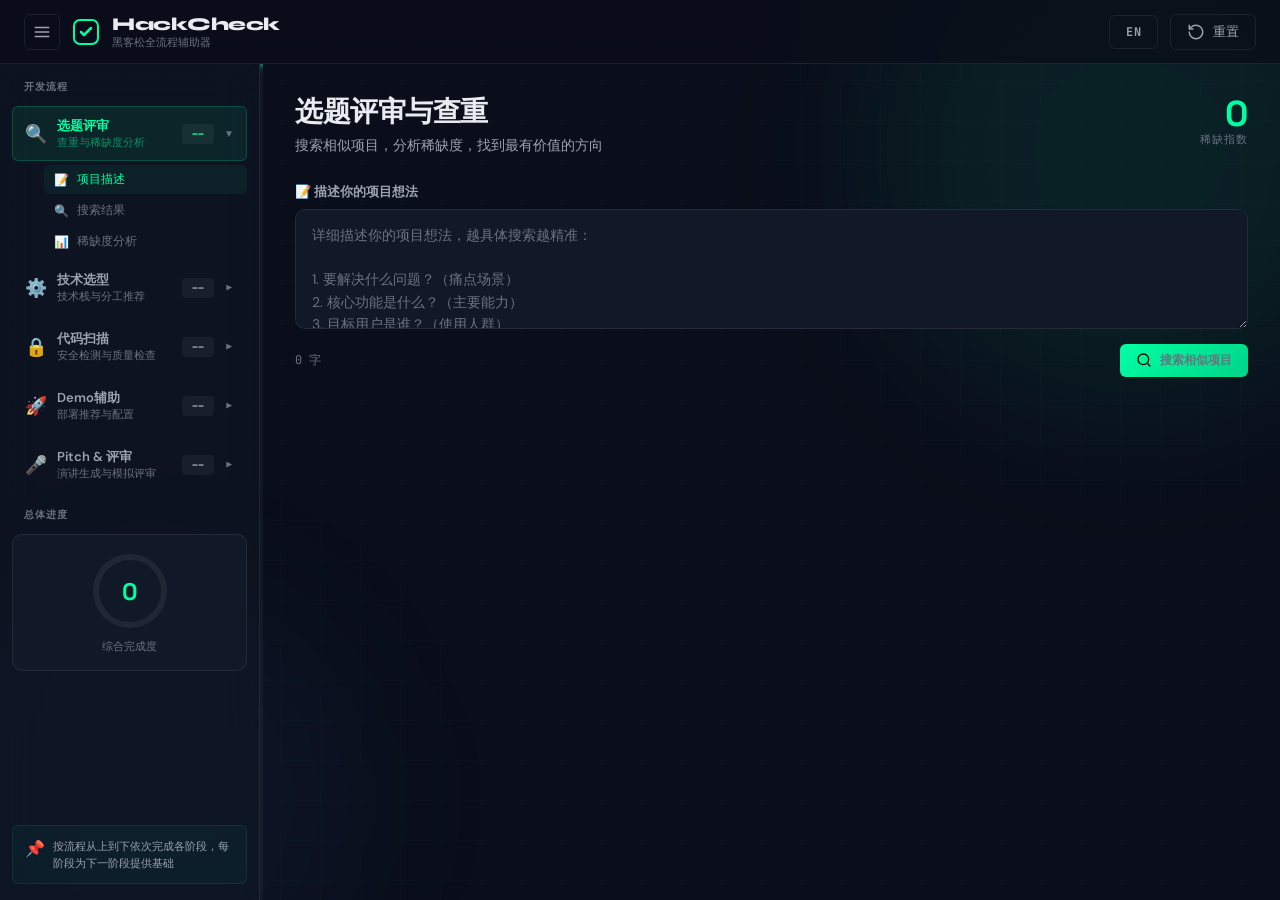
==== index.html @ 775efae1 "refactor: split app.js into per-module files (core/topic/tech/dev/demo/pitch)" ====
<!DOCTYPE html>
<html lang="zh-CN">
<head>
  <meta charset="UTF-8">
  <meta name="viewport" content="width=device-width, initial-scale=1.0">
  <title>HackCheck - 黑客松全流程辅助器</title>
  <link rel="preconnect" href="https://fonts.googleapis.com">
  <link rel="preconnect" href="https://fonts.gstatic.com" crossorigin>
  <link href="https://fonts.googleapis.com/css2?family=Syne:wght@400;600;700;800&family=DM+Sans:wght@400;500;700&family=JetBrains+Mono:wght@400;500;700&family=Space+Grotesk:wght@500;600;700&display=swap" rel="stylesheet">
  <link rel="stylesheet" href="css/styles.css?v=2">
</head>
<body>
  <div class="bg-grid"></div>
  <div class="bg-glow bg-glow-1"></div>
  <div class="bg-glow bg-glow-2"></div>

  <!-- 顶部导航栏 -->
  <header class="header">
    <div class="header-left">
      <button class="btn btn-ghost sidebar-toggle" id="sidebarToggle" data-i18n-title="app.toggleSidebar">
        <svg width="18" height="18" viewBox="0 0 24 24" fill="none" stroke="currentColor" stroke-width="2">
          <path d="M3 12h18M3 6h18M3 18h18" stroke-linecap="round"/>
        </svg>
      </button>
      <div class="logo">
        <div class="logo-icon">
          <svg width="28" height="28" viewBox="0 0 28 28" fill="none">
            <rect x="2" y="2" width="24" height="24" rx="6" stroke="currentColor" stroke-width="2"/>
            <path d="M9 14l3 3 7-7" stroke="currentColor" stroke-width="2.5" stroke-linecap="round" stroke-linejoin="round"/>
          </svg>
        </div>
        <div class="logo-text">
          <span class="logo-title">HackCheck</span>
          <span class="logo-subtitle" data-i18n="app.title">黑客松全流程辅助器</span>
        </div>
      </div>
    </div>
    <div class="header-right">
      <button class="btn btn-ghost" id="langSwitchBtn" onclick="toggleLang()" data-i18n-title="lang.switchTitle">EN</button>
      <button class="btn btn-ghost" id="resetBtn" data-i18n-title="app.reset">
        <svg width="18" height="18" viewBox="0 0 24 24" fill="none" stroke="currentColor" stroke-width="2">
          <path d="M3 12a9 9 0 1 0 9-9 9.75 9.75 0 0 0-6.74 2.74L3 8M3 3v5h5" stroke-linecap="round" stroke-linejoin="round"/>
        </svg>
        <span data-i18n="app.reset">重置</span>
      </button>
    </div>
  </header>

  <!-- 主体布局 -->
  <div class="layout">
    <!-- 侧边导航 + 竖向进度条 -->
    <div class="sidebar-wrap">
      <nav class="sidebar" id="sidebar">
      <div class="sidebar-section">
        <div class="sidebar-label" data-i18n="nav.workflow">开发流程</div>

        <div class="nav-group expanded" data-module="topic">
          <button class="nav-item active" data-module="topic">
            <span class="nav-icon">🔍</span>
            <div class="nav-content">
              <span class="nav-title" data-i18n="nav.topic.title">选题评审</span>
              <span class="nav-desc" data-i18n="nav.topic.desc">查重与稀缺度分析</span>
            </div>
            <span class="nav-score" id="navScoreTopic">--</span>
            <span class="nav-arrow">▼</span>
          </button>
          <div class="nav-children" id="navChildren-topic"></div>
        </div>

        <div class="nav-group" data-module="tech">
          <button class="nav-item" data-module="tech">
            <span class="nav-icon">⚙️</span>
            <div class="nav-content">
              <span class="nav-title" data-i18n="nav.tech.title">技术选型</span>
              <span class="nav-desc" data-i18n="nav.tech.desc">技术栈与分工推荐</span>
            </div>
            <span class="nav-score" id="navScoreTech">--</span>
            <span class="nav-arrow">▼</span>
          </button>
          <div class="nav-children" id="navChildren-tech"></div>
        </div>

        <div class="nav-group" data-module="dev">
          <button class="nav-item" data-module="dev">
            <span class="nav-icon">🔒</span>
            <div class="nav-content">
              <span class="nav-title" data-i18n="nav.code.title">代码扫描</span>
              <span class="nav-desc" data-i18n="nav.code.desc">安全检测与质量检查</span>
            </div>
            <span class="nav-score" id="navScoreDev">--</span>
            <span class="nav-arrow">▼</span>
          </button>
          <div class="nav-children" id="navChildren-dev"></div>
        </div>

        <div class="nav-group" data-module="demo">
          <button class="nav-item" data-module="demo">
            <span class="nav-icon">🚀</span>
            <div class="nav-content">
              <span class="nav-title" data-i18n="nav.demo.title">Demo辅助</span>
              <span class="nav-desc" data-i18n="nav.demo.desc">部署推荐与配置</span>
            </div>
            <span class="nav-score" id="navScoreDemo">--</span>
            <span class="nav-arrow">▼</span>
          </button>
          <div class="nav-children" id="navChildren-demo"></div>
        </div>

        <div class="nav-group" data-module="pitch">
          <button class="nav-item" data-module="pitch">
            <span class="nav-icon">🎤</span>
            <div class="nav-content">
              <span class="nav-title" data-i18n="nav.pitch.title">Pitch & 评审</span>
              <span class="nav-desc" data-i18n="nav.pitch.desc">演讲生成与模拟评审</span>
            </div>
            <span class="nav-score" id="navScorePitch">--</span>
            <span class="nav-arrow">▼</span>
          </button>
          <div class="nav-children" id="navChildren-pitch"></div>
        </div>
      </div>

      <div class="sidebar-section">
        <div class="sidebar-label" data-i18n="nav.progress">总体进度</div>
        <div class="overall-score-card">
          <div class="overall-score-ring" id="overallRing">
            <svg width="80" height="80" viewBox="0 0 80 80">
              <circle cx="40" cy="40" r="34" fill="none" stroke="rgba(255,255,255,0.06)" stroke-width="6"/>
              <circle cx="40" cy="40" r="34" fill="none" stroke="url(#gradOverall)" stroke-width="6"
                stroke-linecap="round" stroke-dasharray="213.6" stroke-dashoffset="213.6"
                transform="rotate(-90 40 40)" id="overallProgress"/>
              <defs>
                <linearGradient id="gradOverall" x1="0%" y1="0%" x2="100%" y2="100%">
                  <stop offset="0%" stop-color="#00ffa3"/>
                  <stop offset="100%" stop-color="#4d8dff"/>
                </linearGradient>
              </defs>
            </svg>
            <div class="overall-score-value" id="overallScore">0</div>
          </div>
          <div class="overall-score-label" data-i18n="nav.completeness">综合完成度</div>
        </div>
      </div>

      <div class="sidebar-footer">
        <div class="sidebar-tip">
          <span class="tip-icon">📌</span>
          <span data-i18n="nav.tip">按流程从上到下依次完成各阶段，每阶段为下一阶段提供基础</span>
        </div>
      </div>
    </nav>
      <!-- 竖向进度条：与侧边栏等高 -->
      <div class="side-progress" id="sideProgress">
        <div class="side-progress-track">
          <div class="side-progress-fill" id="sideProgressFill"></div>
        </div>
      </div>
    </div>

    <!-- 主内容区 -->
    <main class="main-content">

      <!-- ====================== 阶段1: 选题评审 ====================== -->
      <section class="module-section active" id="module-topic">
        <div class="module-header">
          <div>
            <h1 class="module-title" data-i18n="topic.moduleTitle">选题评审与查重</h1>
            <p class="module-subtitle" data-i18n="topic.moduleSubtitle">搜索相似项目，分析稀缺度，找到最有价值的方向</p>
          </div>
          <div class="module-score-display" id="topicScoreDisplay">
            <div class="score-number" id="topicScore">0</div>
            <div class="score-label" data-i18n="topic.scarcityIndex">稀缺指数</div>
          </div>
        </div>

        <div class="topic-input" data-submodule="description">
          <label class="input-label" data-i18n="topic.inputLabel">📝 描述你的项目想法</label>
          <textarea id="projectDescription" class="project-textarea"
            data-i18n-placeholder="topic.placeholder"></textarea>
          <div class="input-meta">
            <span id="charCount">0 <span data-i18n="topic.charCount">字</span></span>
            <button class="btn btn-primary" id="searchBtn">
              <svg width="16" height="16" viewBox="0 0 24 24" fill="none" stroke="currentColor" stroke-width="2">
                <circle cx="11" cy="11" r="8"/><path d="m21 21-4.3-4.3" stroke-linecap="round"/>
              </svg>
              <span data-i18n="topic.searchBtn">搜索相似项目</span>
            </button>
          </div>
        </div>

        <div data-submodule="search">
        <!-- 搜索状态 -->
        <div class="search-status" id="searchStatus" style="display:none;">
          <div class="search-loading">
            <div class="loading-spinner"></div>
            <span id="searchLoadingText" data-i18n="topic.loading">正在多渠道搜索相似项目...</span>
          </div>
        </div>

        <!-- 多渠道搜索结果 -->
        <div class="multi-channel-results" id="multiChannelResults" style="display:none;">
          <h3 class="section-title" data-i18n="search.title">🔍 多渠道相似项目搜索结果</h3>

          <!-- 搜索统计总览 -->
          <div class="search-channel-stats" id="searchChannelStats"></div>

          <!-- 渠道Tab切换 -->
          <div class="channel-tabs" id="channelTabs"></div>

          <!-- 当前渠道结果列表 -->
          <div class="channel-content" id="channelContent"></div>
        </div>
        </div>

        <div data-submodule="analysis">
        <!-- 分析结果 -->
        <div class="topic-results" id="topicResults" style="display:none;">
          <div class="topic-score-section">
            <div class="topic-gauge">
              <div class="gauge-ring" id="topicGauge">
                <div class="gauge-value" id="topicScarcityScore">--</div>
                <div class="gauge-label" data-i18n="topic.scarcityIndex">稀缺指数</div>
              </div>
            </div>
            <div class="topic-verdict" id="topicVerdict"></div>
          </div>

          <div class="multi-scores-section">
            <h4 class="detail-title" data-i18n="analysis.multiScore">📊 多维度评分</h4>
            <div class="multi-scores" id="topicMultiScores"></div>
          </div>

          <div id="socialDemandResult"></div>

          <div class="topic-detail">
            <div class="detail-card">
              <h4 class="detail-title" data-i18n="analysis.plagiarism">🔍 查重结果 - 相似项目检测</h4>
              <div id="similarPatterns"></div>
            </div>
            <div class="detail-card">
              <h4 class="detail-title" data-i18n="analysis.boosters">✨ 加分因素检测</h4>
              <div id="boostersFound"></div>
            </div>
          </div>

          <div class="diff-section">
            <h4 class="detail-title" data-i18n="analysis.differentiation">🎯 差异化策略推荐</h4>
            <div id="differentiationStrategies"></div>
          </div>
        </div>
        </div>
      </section>

      <!-- ====================== 阶段2: 技术选型 ====================== -->
      <section class="module-section" id="module-tech">
        <div class="module-header">
          <div>
            <h1 class="module-title" data-i18n="tech.moduleTitle">技术选型与分工推荐</h1>
            <p class="module-subtitle" data-i18n="tech.moduleSubtitle">根据团队规模和时间，推荐技术栈与任务分工</p>
          </div>
          <div class="module-score-display" id="techScoreDisplay">
            <div class="score-number" id="techScore">0</div>
            <div class="score-label" data-i18n="tech.fitScore">适配分数</div>
          </div>
        </div>

        <div class="tech-config" data-submodule="config">
          <div class="config-item">
            <label class="config-label" data-i18n="tech.duration">⏱️ 参赛时长</label>
            <select id="hackathonDuration" class="config-select">
              <option value="24" data-i18n="tech.24h">24 小时</option>
              <option value="48" selected data-i18n="tech.48h">48 小时</option>
              <option value="72" data-i18n="tech.72h">72 小时（3天）</option>
              <option value="168" data-i18n="tech.7d">7 天</option>
            </select>
          </div>
          <div class="config-item">
            <label class="config-label" data-i18n="tech.teamSize">👥 团队规模</label>
            <select id="teamSize" class="config-select">
              <option value="1" data-i18n="tech.1person">1 人（个人参赛）</option>
              <option value="2" data-i18n="tech.2people">2 人</option>
              <option value="3" selected data-i18n="tech.3people">3 人</option>
              <option value="4" data-i18n="tech.4people">4 人</option>
              <option value="5" data-i18n="tech.5plus">5 人及以上</option>
            </select>
          </div>
          <div class="config-item">
            <label class="config-label" data-i18n="tech.experience">📊 团队经验水平</label>
            <select id="teamExperience" class="config-select">
              <option value="1" selected data-i18n="tech.beginner">0基础 / 初学者</option>
              <option value="2" data-i18n="tech.intermediate">有一定开发经验</option>
              <option value="3" data-i18n="tech.expert">经验丰富</option>
            </select>
          </div>
        </div>

        <!-- 预设方案 -->
        <div class="preset-plans-section" data-submodule="presets">
          <h3 class="section-title" data-i18n="tech.presets">💡 快速选型方案（点击一键应用）</h3>
          <div class="preset-plans" id="presetPlans"></div>
        </div>

        <div class="tech-selector" data-submodule="manual">
          <h3 class="section-title" data-i18n="tech.manualSelect">或手动选择技术</h3>
          <div class="tech-categories" id="techCategories"></div>
        </div>

        <div class="tech-results" id="techResults" data-submodule="results" style="display:none;">
          <div class="tech-results-grid">
            <div class="result-card">
              <div class="result-card-header"><span class="result-icon">📊</span><span class="result-title" data-i18n="tech.complexity">复杂度评估</span></div>
              <div class="result-body" id="complexityResult"></div>
            </div>
            <div class="result-card">
              <div class="result-card-header"><span class="result-icon">⏱️</span><span class="result-title" data-i18n="tech.timeFeasibility">时间可行性</span></div>
              <div class="result-body" id="timeResult"></div>
            </div>
            <div class="result-card">
              <div class="result-card-header"><span class="result-icon">🎯</span><span class="result-title" data-i18n="tech.hackFit">黑客松适配度</span></div>
              <div class="result-body" id="fitResult"></div>
            </div>
          </div>

          <div class="risk-report" id="riskReport">
            <h3 class="section-title" data-i18n="tech.riskReport">⚠️ 风险报告</h3>
            <div class="risk-list" id="riskList"></div>
          </div>

          <div class="tech-recommendation" id="techRecommendation"></div>

          <!-- 成本分析 -->
          <div class="cost-analysis" id="costAnalysis" style="display:none;"></div>
        </div>

        <!-- 分工推荐 -->
        <div class="division-section" id="divisionSection" data-submodule="division" style="display:none;">
          <h3 class="section-title" data-i18n="tech.teamDivision">👥 团队分工推荐</h3>
          <div class="division-strategy" id="divisionStrategy"></div>
          <div class="division-roles" id="divisionRoles"></div>
          <div class="division-tips" id="divisionTips"></div>
        </div>

        <!-- 时间线 -->
        <div class="timeline-section" id="timelineSection" data-submodule="timeline" style="display:none;">
          <h3 class="section-title" data-i18n="tech.timeline">📅 开发时间线</h3>
          <div class="timeline-track" id="timelineTrack"></div>
        </div>
      </section>

      <!-- ====================== 阶段3: 代码扫描 ====================== -->
      <section class="module-section" id="module-dev">
        <div class="module-header">
          <div>
            <h1 class="module-title" data-i18n="code.moduleTitle">代码仓库扫描</h1>
            <p class="module-subtitle" data-i18n="code.moduleSubtitle">扫描本地代码，检测硬编码密钥、.gitignore配置和代码质量问题</p>
          </div>
          <div class="module-score-display" id="devScoreDisplay">
            <div class="score-number" id="devScore">0</div>
            <div class="score-label" data-i18n="code.securityScore">安全评分</div>
          </div>
        </div>

        <div data-submodule="upload">
        <div class="scan-intro">
          <div class="scan-intro-text">
            <p data-i18n="code.intro">上传你的项目文件或整个代码仓库，系统将自动扫描：</p>
            <p data-i18n-html="code.introDetail">· 🔑 硬编码的API密钥、密码和Token<br>· 📋 .gitignore 配置是否完善<br>· ✨ 代码质量问题（console.log、debugger等）<br>· 📄 敏感文件检测（.env、密钥文件等）</p>
          </div>
        </div>

        <!-- 文件上传区 -->
        <div class="upload-zone" id="uploadZone">
          <div class="upload-icon">
            <svg width="48" height="48" viewBox="0 0 24 24" fill="none" stroke="currentColor" stroke-width="1.5">
              <path d="M22 19a2 2 0 0 1-2 2H4a2 2 0 0 1-2-2V5a2 2 0 0 1 2-2h5l2 3h9a2 2 0 0 1 2 2z" stroke-linecap="round" stroke-linejoin="round"/>
            </svg>
          </div>
          <div class="upload-text" data-i18n="code.dropZone">拖拽文件夹到此处，或点击选择项目文件夹</div>
          <div class="upload-hint" data-i18n="code.dropHint">选择整个项目文件夹，自动递归扫描所有 .js .ts .py .env .gitignore .json 等文件</div>
          <input type="file" id="fileInput" webkitdirectory directory multiple style="display:none;">
        </div>

        <!-- 已扫描文件列表 -->
        <div class="scanned-files" id="scannedFiles" style="display:none;">
          <div class="scanned-files-header">
            <h3 class="section-title"><span data-i18n="code.scannedFiles">📂 已扫描文件</span> (<span id="fileCount">0</span>)</h3>
            <button class="btn btn-ghost btn-sm" id="clearFilesBtn" data-i18n="code.clear">清空</button>
          </div>
          <div class="file-list" id="fileList"></div>
        </div>
        </div>

        <!-- 扫描结果 -->
        <div data-submodule="results">
        <div class="scan-results" id="scanResults" style="display:none;">
          <!-- 扫描摘要 -->
          <div class="scan-summary" id="scanSummary"></div>

          <!-- 密钥检测结果 -->
          <div class="scan-section" id="secretSection">
            <h3 class="section-title" data-i18n="code.secrets">🔑 硬编码密钥检测</h3>
            <div class="scan-findings" id="secretFindings"></div>
          </div>

          <!-- .gitignore 分析 -->
          <div class="scan-section" id="gitignoreSection">
            <h3 class="section-title" data-i18n="code.gitignore">📋 .gitignore 配置分析</h3>
            <div class="scan-findings" id="gitignoreFindings"></div>
          </div>

          <!-- 代码质量检查 -->
          <div class="scan-section" id="qualitySection">
            <h3 class="section-title" data-i18n="code.quality">✨ 代码质量检查</h3>
            <div class="scan-findings" id="qualityFindings"></div>
          </div>

          <!-- 敏感文件检测 -->
          <div class="scan-section" id="sensitiveFileSection">
            <h3 class="section-title" data-i18n="code.sensitive">📄 敏感文件检测</h3>
            <div class="scan-findings" id="sensitiveFileFindings"></div>
          </div>

          <!-- 修复建议 -->
          <div class="scan-fixes" id="scanFixes"></div>
        </div>
        </div>
      </section>

      <!-- ====================== 阶段4: Demo辅助 ====================== -->
      <section class="module-section" id="module-demo">
        <div class="module-header">
          <div>
            <h1 class="module-title" data-i18n="demo.moduleTitle">Demo部署辅助</h1>
            <p class="module-subtitle" data-i18n="demo.moduleSubtitle">Git版本控制、自动检测项目类型、推荐最佳部署方案</p>
          </div>
        </div>

        <!-- Git版本控制教程 -->
        <div class="git-tutorial-section" data-submodule="git">
          <h3 class="section-title" data-i18n="demo.gitTitle">📦 Git版本控制 & GitHub上传</h3>
          <p class="section-desc" data-i18n="demo.gitDesc">黑客松必备：用Git管理代码版本，上传到GitHub方便评委查看和部署</p>
          <div class="git-steps" id="gitSteps"></div>
        </div>

        <!-- 项目类型检测 -->
        <div class="project-detect-section" data-submodule="detect">
          <h3 class="section-title" data-i18n="demo.detectTitle">🔎 项目类型检测</h3>
          <div class="detect-input">
            <label class="input-label" data-i18n="demo.uploadPackage">上传 package.json 或选择项目类型</label>
            <div class="detect-actions">
              <div class="upload-zone-small" id="packageUploadZone">
                <span data-i18n="demo.uploadZone">📄 上传 package.json / requirements.txt</span>
                <input type="file" id="packageFileInput" accept=".json,.txt" style="display:none;">
              </div>
              <span class="detect-or" data-i18n="demo.or">或</span>
              <select id="manualProjectType" class="config-select">
                <option value="" data-i18n="demo.selectType">手动选择项目类型...</option>
              </select>
            </div>
          </div>
          <div class="detected-type" id="detectedType" style="display:none;"></div>
        </div>

        <div data-submodule="deploy">
        <!-- 部署推荐 -->
        <div class="deploy-recommendations" id="deployRecommendations" style="display:none;">
          <h3 class="section-title" data-i18n="demo.deployTitle">🚀 推荐部署平台</h3>
          <div class="platform-grid" id="platformGrid"></div>
        </div>

        <!-- 部署步骤 -->
        <div class="deploy-steps-section" id="deployStepsSection" style="display:none;">
          <h3 class="section-title" data-i18n="demo.stepsTitle">📝 部署步骤</h3>
          <div class="deploy-steps" id="deploySteps"></div>
        </div>

        <!-- 配置文件生成 -->
        <div class="config-gen-section" id="configGenSection" style="display:none;">
          <h3 class="section-title" data-i18n="demo.configTitle">⚙️ 部署配置文件</h3>
          <div class="config-gen" id="configGen"></div>
        </div>
        </div>
      </section>

      <!-- ====================== 阶段5: Pitch & 评审 ====================== -->
      <section class="module-section" id="module-pitch">
        <div class="module-header">
          <div>
            <h1 class="module-title" data-i18n="pitch.moduleTitle">Pitch生成与模拟评审</h1>
            <p class="module-subtitle" data-i18n="pitch.moduleSubtitle">生成演讲稿结构，多Agent模拟评审反馈</p>
          </div>
          <div class="module-score-display" id="pitchScoreDisplay">
            <div class="score-number" id="pitchScore">0</div>
            <div class="score-label" data-i18n="pitch.overallScore">综合评分</div>
          </div>
        </div>

        <!-- 项目信息输入 -->
        <div class="pitch-input-section" data-submodule="info">
          <h3 class="section-title" data-i18n="pitch.infoTitle">📝 项目信息</h3>
          <div class="pitch-form">
            <div class="form-row">
              <div class="form-group">
                <label class="input-label" data-i18n="pitch.projectName">项目名称</label>
                <input type="text" id="pitchProjectName" class="form-input" placeholder="例：银发就医助手">
              </div>
              <div class="form-group">
                <label class="input-label" data-i18n="pitch.oneLiner">一句话描述</label>
                <input type="text" id="pitchOneLiner" class="form-input" placeholder="例：AI语音驱动的老年人就医导航应用">
              </div>
            </div>
            <div class="form-group">
              <label class="input-label" data-i18n="pitch.description">项目描述（问题+解决方案+技术）</label>
              <textarea id="pitchDescription" class="project-textarea" style="min-height:100px;"
                placeholder="描述项目要解决的问题、你的解决方案、使用的技术..."></textarea>
            </div>
            <button class="btn btn-primary" id="generatePitchBtn">
              <svg width="16" height="16" viewBox="0 0 24 24" fill="none" stroke="currentColor" stroke-width="2">
                <path d="M12 2L2 7l10 5 10-5-10-5zM2 17l10 5 10-5M2 12l10 5 10-5" stroke-linecap="round" stroke-linejoin="round"/>
              </svg>
              <span data-i18n="pitch.generateBtn">生成 Pitch 演讲稿</span>
            </button>
          </div>
        </div>

        <!-- Pitch 结果 -->
        <div class="pitch-result" id="pitchResult" data-submodule="pitch" style="display:none;">
          <h3 class="section-title" data-i18n="pitch.resultTitle">🎤 Pitch 演讲稿结构</h3>
          <div class="pitch-structure" id="pitchStructure"></div>
          <div class="pitch-export">
            <button class="btn btn-primary" id="exportPitchBtn" data-i18n="pitch.exportBtn">📋 复制 Pitch 到剪贴板</button>
          </div>
        </div>

        <!-- 模拟评审 -->
        <div class="review-section" data-submodule="review">
          <h3 class="section-title" data-i18n="pitch.reviewTitle">🎯 模拟Agent评审</h3>
          <div class="review-intro">
            <p data-i18n="pitch.reviewIntro">5个AI评审员将根据你输入的项目信息，自动从5个维度评估你的项目并给出具体反馈。</p>
            <button class="btn btn-primary btn-lg" id="autoReviewBtn" data-i18n="pitch.reviewBtn">🤖 开始AI模拟评审</button>
          </div>
          <div class="review-agents" id="reviewAgents"></div>
          <div class="review-results" id="reviewResults" style="display:none;">
            <h3 class="section-title" data-i18n="pitch.summaryTitle">📊 评审结果总览</h3>
            <div class="review-radar" id="reviewRadar"></div>
            <h3 class="section-title" data-i18n="pitch.dimensionsTitle">🏆 各维度评分</h3>
            <div class="review-scores" id="reviewScores"></div>
            <h3 class="section-title" data-i18n="pitch.improvementTitle">📋 优先级改进清单</h3>
            <div class="improvement-list" id="improvementList"></div>
            <div class="meta-judge" id="metaJudge"></div>
          </div>
        </div>
      </section>

    </main>
  </div>

  <div class="toast-container" id="toastContainer"></div>

  <script src="js/data.js?v=4"></script>
  <script src="js/i18n.js?v=3"></script>
  <script src="js/core.js?v=1"></script>
  <script src="js/topic.js?v=1"></script>
  <script src="js/tech.js?v=1"></script>
  <script src="js/dev.js?v=1"></script>
  <script src="js/demo.js?v=1"></script>
  <script src="js/pitch.js?v=1"></script>
</body>
</html>
---- css/styles.css ----
/* ============================================
   HackCheck - 黑客松全流程辅助器
   Dark Tech / Mission Control Theme
   ============================================ */

:root {
  --bg-base: #0a0e1a;
  --bg-surface: #111827;
  --bg-elevated: #1a2332;
  --bg-hover: #243044;
  --border: rgba(255,255,255,0.08);
  --border-hover: rgba(255,255,255,0.15);
  --text-primary: #e8ecf1;
  --text-secondary: #9ca3af;
  --text-muted: #6b7280;
  --accent-primary: #00ffa3;
  --accent-secondary: #4d8dff;
  --accent-tertiary: #a78bfa;
  --accent-success: #00ffa3;
  --accent-warning: #ffb800;
  --accent-danger: #ff4757;
  --accent-info: #4d8dff;
  --radius-sm: 6px;
  --radius-md: 10px;
  --radius-lg: 16px;
  --radius-xl: 24px;
  --shadow-sm: 0 2px 8px rgba(0,0,0,0.3);
  --shadow-md: 0 8px 24px rgba(0,0,0,0.4);
  --shadow-glow: 0 0 20px rgba(0,255,163,0.15);
  --transition: all 0.2s cubic-bezier(0.4, 0, 0.2, 1);
}

* { margin: 0; padding: 0; box-sizing: border-box; }

body {
  font-family: 'DM Sans', -apple-system, sans-serif;
  background: var(--bg-base);
  color: var(--text-primary);
  min-height: 100vh;
  overflow-x: hidden;
}

/* Background effects */
.bg-grid {
  position: fixed; inset: 0; z-index: 0; pointer-events: none;
  background-image:
    linear-gradient(rgba(0,255,163,0.02) 1px, transparent 1px),
    linear-gradient(90deg, rgba(0,255,163,0.02) 1px, transparent 1px);
  background-size: 40px 40px;
}
.bg-glow {
  position: fixed; border-radius: 50%; filter: blur(80px); z-index: 0; pointer-events: none;
}
.bg-glow-1 { width: 500px; height: 500px; top: -100px; right: -100px; background: rgba(0,255,163,0.08); }
.bg-glow-2 { width: 400px; height: 400px; bottom: -100px; left: -50px; background: rgba(77,141,255,0.06); }

/* ============================================
   Header
   ============================================ */
.header {
  position: fixed; top: 0; left: 0; right: 0; z-index: 100;
  height: 64px; display: flex; align-items: center; justify-content: space-between;
  padding: 0 24px;
  background: rgba(10,14,26,0.8);
  backdrop-filter: blur(20px);
  border-bottom: 1px solid var(--border);
}
.logo { display: flex; align-items: center; gap: 12px; flex-shrink: 0; }
.logo-icon { color: var(--accent-primary); display: flex; flex-shrink: 0; }
.logo-text { display: flex; flex-direction: column; line-height: 1.2; }
.logo-title { font-family: 'Syne', sans-serif; font-size: 18px; font-weight: 800; letter-spacing: -0.5px; }
.logo-subtitle { font-size: 11px; color: var(--text-muted); }
.header-right { display: flex; gap: 12px; align-items: center; }
.header-left { display: flex; align-items: center; gap: 12px; flex-shrink: 0; }

/* Language switch button */
#langSwitchBtn {
  font-family: 'JetBrains Mono', monospace;
  font-weight: 700;
  font-size: 12px;
  min-width: 36px;
  justify-content: center;
  letter-spacing: 0.5px;
}

/* ============================================
   Buttons
   ============================================ */
.btn {
  display: inline-flex; align-items: center; gap: 8px;
  padding: 8px 16px; border-radius: var(--radius-sm);
  font-family: inherit; font-size: 13px; font-weight: 500;
  cursor: pointer; border: none; transition: var(--transition);
  white-space: nowrap;
}
.btn-primary {
  background: linear-gradient(135deg, var(--accent-primary), #00d488);
  color: #000; font-weight: 600;
}
.btn-primary:hover { transform: translateY(-1px); box-shadow: 0 4px 12px rgba(0,255,163,0.3); }
.btn-ghost {
  background: transparent; color: var(--text-secondary);
  border: 1px solid var(--border);
}
.btn-ghost:hover { background: var(--bg-hover); color: var(--text-primary); border-color: var(--border-hover); }
.btn-sm { padding: 4px 10px; font-size: 12px; }

/* ============================================
   Layout
   ============================================ */
.layout {
  display: flex; padding-top: 64px; min-height: 100vh;
  position: relative; z-index: 1;
}

/* ============================================
   Sidebar
   ============================================ */
.sidebar-wrap {
  display: flex; flex-shrink: 0;
  position: sticky; top: 64px; height: calc(100vh - 64px);
}
.sidebar {
  width: 260px; flex-shrink: 0;
  background: rgba(17,24,39,0.5);
  backdrop-filter: blur(20px);
  border-right: 1px solid var(--border);
  padding: 16px 12px;
  display: flex; flex-direction: column; gap: 16px;
  overflow-y: auto;
}

/* 竖向进度条 */
.side-progress {
  width: 3px; flex-shrink: 0;
  background: rgba(255,255,255,0.04);
  position: relative; overflow: hidden;
}
.side-progress-track {
  position: absolute; inset: 0;
}
.side-progress-fill {
  position: absolute; top: 0; left: 0; right: 0;
  height: 0%;
  background: linear-gradient(180deg, var(--accent-primary), #00d488, rgba(0,255,163,0.6));
  transition: height 0.6s cubic-bezier(0.4, 0, 0.2, 1);
  box-shadow: 0 0 10px rgba(0,255,163,0.5), 0 0 4px rgba(0,255,163,0.8);
}
.side-progress-fill::after {
  content: ''; position: absolute; bottom: 0; left: -2px; right: -2px;
  height: 8px;
  background: var(--accent-primary);
  border-radius: 2px;
  box-shadow: 0 0 12px rgba(0,255,163,0.9), 0 0 6px rgba(0,255,163,1);
}
.sidebar-section { display: flex; flex-direction: column; gap: 4px; }
.sidebar-label {
  font-size: 10px; text-transform: uppercase; letter-spacing: 0.1em;
  color: var(--text-muted); padding: 0 12px 8px; font-weight: 600;
}
.nav-item {
  display: flex; align-items: center; gap: 10px;
  padding: 10px 12px; border-radius: var(--radius-sm);
  background: transparent; border: 1px solid transparent;
  cursor: pointer; transition: var(--transition); width: 100%;
  text-align: left; font-family: inherit; color: var(--text-secondary);
}
.nav-item:hover { background: var(--bg-hover); color: var(--text-primary); }
.nav-item.active {
  background: rgba(0,255,163,0.08); border-color: rgba(0,255,163,0.2);
  color: var(--accent-primary);
}
.nav-icon { font-size: 18px; flex-shrink: 0; }
.nav-content { flex: 1; min-width: 0; }
.nav-title { font-size: 13px; font-weight: 600; display: block; }
.nav-desc { font-size: 11px; color: var(--text-muted); display: block; }
.nav-item.active .nav-desc { color: rgba(0,255,163,0.5); }
.nav-score {
  font-family: 'JetBrains Mono', monospace; font-size: 12px; font-weight: 700;
  padding: 2px 8px; border-radius: 4px; background: rgba(255,255,255,0.05);
  min-width: 32px; text-align: center;
}

/* Overall score card */
.overall-score-card {
  display: flex; flex-direction: column; align-items: center; gap: 8px;
  padding: 16px; background: var(--bg-surface); border-radius: var(--radius-md);
  border: 1px solid var(--border);
}
.overall-score-ring { position: relative; width: 80px; height: 80px; }
.overall-score-value {
  position: absolute; top: 50%; left: 50%; transform: translate(-50%, -50%);
  font-family: 'Space Grotesk', 'JetBrains Mono', monospace; font-size: 24px; font-weight: 700;
  color: var(--accent-primary);
}
.overall-score-label { font-size: 11px; color: var(--text-muted); }

.sidebar-footer { margin-top: auto; }
.sidebar-tip {
  display: flex; gap: 8px; padding: 12px;
  background: rgba(0,255,163,0.04); border-radius: var(--radius-sm);
  border: 1px solid rgba(0,255,163,0.1);
}
.tip-icon { flex-shrink: 0; }
.sidebar-tip span:last-child { font-size: 11px; color: var(--text-secondary); line-height: 1.5; }

/* ============================================
   Sidebar Toggle & Sub-navigation
   ============================================ */
.sidebar-toggle {
  padding: 6px;
  flex-shrink: 0;
  width: 36px;
  height: 36px;
  display: flex;
  align-items: center;
  justify-content: center;
}
.sidebar-toggle:hover {
  background: var(--bg-hover);
}

.sidebar {
  transition: width 0.2s cubic-bezier(0.4, 0, 0.2, 1);
}
.sidebar.collapsed {
  width: 56px;
}
.sidebar.collapsed .nav-content,
.sidebar.collapsed .nav-score,
.sidebar.collapsed .nav-arrow,
.sidebar.collapsed .nav-children,
.sidebar.collapsed .sidebar-label,
.sidebar.collapsed .overall-score-card,
.sidebar.collapsed .sidebar-footer {
  display: none;
}
.sidebar.collapsed .nav-item {
  justify-content: center;
  padding: 10px;
}
.sidebar.collapsed .nav-group {
  position: relative;
}

/* 子项列表（展开模式） */
.nav-group {
  position: relative;
}
.nav-children {
  display: none;
  flex-direction: column;
  gap: 2px;
  padding-left: 32px;
  padding-top: 4px;
}
.nav-group.expanded .nav-children {
  display: flex;
}
.nav-sub-item {
  display: flex;
  align-items: center;
  gap: 8px;
  padding: 6px 10px;
  border-radius: var(--radius-sm);
  font-size: 12px;
  color: var(--text-muted);
  cursor: pointer;
  transition: var(--transition);
  border: none;
  background: transparent;
  font-family: inherit;
  text-align: left;
  width: 100%;
}
.nav-sub-item:hover {
  background: var(--bg-hover);
  color: var(--text-primary);
}
.nav-sub-item.active {
  color: var(--accent-primary);
  background: rgba(0,255,163,0.06);
}

/* 展开箭头 */
.nav-arrow {
  font-size: 10px;
  color: var(--text-muted);
  transition: transform 0.2s;
  flex-shrink: 0;
}
.nav-group.expanded .nav-arrow {
  transform: rotate(0deg);
}
.nav-group:not(.expanded) .nav-arrow {
  transform: rotate(-90deg);
}

/* Hover Flyout（窄栏模式） */
.nav-flyout {
  display: none;
  position: absolute;
  left: 56px;
  top: 0;
  min-width: 200px;
  background: var(--bg-elevated);
  border: 1px solid var(--border-hover);
  border-radius: var(--radius-md);
  box-shadow: var(--shadow-md);
  padding: 8px;
  z-index: 200;
}
.sidebar.collapsed .nav-group:hover .nav-flyout {
  display: block;
}
.nav-flyout-title {
  font-size: 13px;
  font-weight: 600;
  padding: 6px 10px;
  color: var(--text-primary);
  border-bottom: 1px solid var(--border);
  margin-bottom: 4px;
}
.nav-flyout .nav-sub-item {
  padding: 8px 10px;
  font-size: 13px;
}

/* ============================================
   Main Content
   ============================================ */
.main-content {
  flex: 1; padding: 32px; overflow-y: auto; max-height: calc(100vh - 64px);
}
.module-section { display: none; max-width: 960px; margin: 0 auto; animation: fadeIn 0.3s ease; }
.module-section.active { display: block; }
@keyframes fadeIn { from { opacity: 0; transform: translateY(8px); } to { opacity: 1; transform: translateY(0); } }

.module-header {
  display: flex; align-items: flex-start; justify-content: space-between;
  margin-bottom: 28px; gap: 24px;
}
.module-title {
  font-family: 'Syne', sans-serif; font-size: 28px; font-weight: 800;
  letter-spacing: -0.5px; line-height: 1.2;
}
.module-subtitle { font-size: 14px; color: var(--text-secondary); margin-top: 6px; }
.module-score-display { text-align: right; flex-shrink: 0; }
.score-number {
  font-family: 'Space Grotesk', 'JetBrains Mono', monospace; font-size: 36px; font-weight: 700;
  color: var(--accent-primary); line-height: 1;
}
.score-label { font-size: 11px; color: var(--text-muted); text-transform: uppercase; letter-spacing: 0.08em; }

.section-title {
  font-family: 'Syne', sans-serif; font-size: 16px; font-weight: 700;
  margin-bottom: 16px; color: var(--text-primary);
}

/* ============================================
   Common Inputs
   ============================================ */
.input-label {
  display: block; font-size: 13px; font-weight: 600;
  color: var(--text-secondary); margin-bottom: 8px;
}
.project-textarea {
  width: 100%; min-height: 120px; padding: 14px 16px;
  background: var(--bg-surface); border: 1px solid var(--border);
  border-radius: var(--radius-md); color: var(--text-primary);
  font-family: inherit; font-size: 14px; line-height: 1.6; resize: vertical;
  transition: var(--transition);
}
.project-textarea:focus { outline: none; border-color: var(--accent-primary); box-shadow: 0 0 0 3px rgba(0,255,163,0.1); }
.project-textarea::placeholder { color: var(--text-muted); }
.input-meta { display: flex; justify-content: space-between; align-items: center; margin-top: 10px; }
.input-meta span { font-size: 12px; color: var(--text-muted); font-family: 'JetBrains Mono', monospace; }

.config-select {
  width: 100%; padding: 10px 14px; background: var(--bg-surface);
  border: 1px solid var(--border); border-radius: var(--radius-sm);
  color: var(--text-primary); font-family: inherit; font-size: 13px; cursor: pointer;
}
.config-select:focus { outline: none; border-color: var(--accent-primary); }

.form-input {
  width: 100%; padding: 10px 14px; background: var(--bg-surface);
  border: 1px solid var(--border); border-radius: var(--radius-sm);
  color: var(--text-primary); font-family: inherit; font-size: 13px;
}
.form-input:focus { outline: none; border-color: var(--accent-primary); box-shadow: 0 0 0 3px rgba(0,255,163,0.1); }
.form-input::placeholder { color: var(--text-muted); }

/* ============================================
   Phase 1: Topic Selection
   ============================================ */
.topic-input { margin-bottom: 24px; }

.search-status { padding: 20px; }
.search-loading { display: flex; align-items: center; gap: 12px; color: var(--text-secondary); }
.loading-spinner {
  width: 20px; height: 20px; border: 2px solid rgba(0,255,163,0.2);
  border-top-color: var(--accent-primary); border-radius: 50%;
  animation: spin 0.8s linear infinite;
}
@keyframes spin { to { transform: rotate(360deg); } }

.github-results { margin-bottom: 24px; }
.multi-channel-results { margin-bottom: 24px; }
.repo-list { display: flex; flex-direction: column; gap: 10px; }

/* 多渠道搜索统计 */
.channel-stats-grid {
  display: grid; grid-template-columns: repeat(3, 1fr); gap: 12px; margin-bottom: 16px;
}
@media (max-width: 600px) {
  .channel-stats-grid { grid-template-columns: repeat(2, 1fr); }
}
.channel-stat-card {
  padding: 14px 10px; background: var(--bg-surface); border-radius: var(--radius-md);
  border: 1px solid var(--border); text-align: center; transition: var(--transition);
}
.channel-stat-card:hover { border-color: var(--border-hover); }
.channel-stat-card.empty { opacity: 0.5; }
.channel-stat-icon { font-size: 22px; margin-bottom: 4px; }
.channel-stat-name { font-size: 12px; font-weight: 600; color: var(--text-primary); margin-bottom: 4px; }
.channel-stat-num { font-size: 22px; font-weight: 700; color: var(--accent-primary); font-family: 'Space Grotesk', 'JetBrains Mono', monospace; }
.channel-stat-label { font-size: 10px; color: var(--text-muted); margin-top: 2px; }

/* 渠道Tab */
.channel-tabs {
  display: flex; gap: 4px; margin-bottom: 12px; flex-wrap: wrap;
  border-bottom: 1px solid var(--border); padding-bottom: 8px;
}
.channel-tab {
  padding: 8px 14px; background: transparent; border: 1px solid transparent;
  border-radius: var(--radius-sm); color: var(--text-secondary);
  font-size: 13px; cursor: pointer; transition: var(--transition);
  font-family: inherit;
}
.channel-tab:hover:not(.disabled) { background: var(--bg-surface); color: var(--text-primary); }
.channel-tab.active { background: var(--accent-primary); color: var(--bg-base); font-weight: 600; }
.channel-tab.disabled { opacity: 0.4; cursor: not-allowed; }
.channel-content { min-height: 200px; }
.channel-empty {
  padding: 40px; text-align: center; color: var(--text-muted); font-size: 14px;
}
.repo-card {
  padding: 14px 16px; background: var(--bg-surface); border-radius: var(--radius-md);
  border: 1px solid var(--border); transition: var(--transition);
}
.repo-card:hover { border-color: var(--border-hover); background: var(--bg-elevated); }
.repo-card.hit { border-left: 3px solid var(--accent-primary); }
.repo-card.miss { border-left: 3px solid rgba(255,255,255,0.1); opacity: 0.7; }
.repo-header { display: flex; justify-content: space-between; align-items: center; margin-bottom: 6px; }
.repo-name { color: var(--accent-primary); font-weight: 600; font-size: 14px; text-decoration: none; font-family: 'JetBrains Mono', monospace; }
.repo-name:hover { text-decoration: underline; }
.repo-stars { font-size: 12px; color: var(--text-muted); font-family: 'JetBrains Mono', monospace; }
.repo-desc { font-size: 13px; color: var(--text-secondary); line-height: 1.5; margin-bottom: 6px; }
.repo-desc.collapsed {
  display: -webkit-box; -webkit-line-clamp: 3; -webkit-box-orient: vertical;
  overflow: hidden; cursor: pointer;
}
.repo-desc-toggle {
  font-size: 12px; color: var(--accent-primary); cursor: pointer;
  user-select: none; display: inline-block; margin-bottom: 6px;
}
.repo-desc-toggle:hover { text-decoration: underline; }
.repo-meta { display: flex; gap: 12px; font-size: 11px; align-items: center; }
.repo-lang { color: var(--accent-secondary); }
.repo-updated { color: var(--text-muted); }
.repo-hit { color: var(--accent-success); font-size: 11px; font-weight: 600; }
.repo-miss { color: var(--text-muted); font-size: 11px; }

/* 展开/折叠按钮 */
.repo-expand-btn {
  display: flex; align-items: center; justify-content: center; gap: 8px;
  padding: 10px 16px; margin-top: 8px;
  background: var(--bg-surface); border: 1px dashed var(--border-hover);
  border-radius: var(--radius-md); cursor: pointer;
  font-size: 13px; color: var(--text-secondary);
  transition: var(--transition); user-select: none;
}
.repo-expand-btn:hover {
  background: var(--bg-hover); border-color: var(--accent-primary);
  color: var(--accent-primary);
}
.expand-icon { font-size: 10px; transition: transform 0.2s; }

/* 搜索统计栏 */
.search-stats {
  display: flex; gap: 16px; padding: 14px 16px;
  background: var(--bg-surface); border-radius: var(--radius-md);
  border: 1px solid var(--border); margin-bottom: 12px;
}
.stat-item { display: flex; flex-direction: column; align-items: center; gap: 2px; }
.stat-num { font-size: 20px; font-weight: 700; color: var(--accent-primary); font-family: 'Space Grotesk', 'JetBrains Mono', monospace; }
.stat-label { font-size: 11px; color: var(--text-muted); }

/* 搜索稀缺度分析卡片 */
.search-summary-card {
  padding: 16px; background: var(--bg-surface); border-radius: var(--radius-md);
  border: 1px solid var(--border); margin-bottom: 16px;
}
.search-summary-card h4 { font-size: 14px; margin-bottom: 12px; }
.search-summary-stats { display: flex; gap: 20px; margin-bottom: 10px; flex-wrap: wrap; }
.ss-stat { display: flex; flex-direction: column; align-items: center; gap: 2px; }
.ss-num { font-size: 22px; font-weight: 700; color: var(--accent-primary); font-family: 'Space Grotesk', 'JetBrains Mono', monospace; }
.ss-label { font-size: 11px; color: var(--text-muted); }
.ss-basis { font-size: 12px; color: var(--text-secondary); line-height: 1.5; padding-top: 8px; border-top: 1px solid var(--border); }

/* Pitch 内容 */
.pitch-section-content { font-size: 13px; line-height: 1.7; color: var(--text-secondary); }
.pitch-section-content p { margin-bottom: 8px; }
.pitch-section-content strong { color: var(--text-primary); }
.pitch-section-content ul, .pitch-section-content ol { padding-left: 20px; margin: 8px 0; }
.pitch-section-content li { margin-bottom: 4px; }

.topic-results { display: flex; flex-direction: column; gap: 24px; }
.topic-score-section { display: flex; gap: 32px; align-items: center; }
.topic-gauge { flex-shrink: 0; }
.gauge-ring {
  width: 120px; height: 120px; border-radius: 50%;
  display: flex; flex-direction: column; align-items: center; justify-content: center;
  position: relative;
}
.gauge-ring::before {
  content: ''; position: absolute; inset: 8px; border-radius: 50%;
  background: var(--bg-base);
}
.gauge-value { font-family: 'Space Grotesk', 'JetBrains Mono', monospace; font-size: 32px; font-weight: 700; color: var(--accent-primary); position: relative; }
.gauge-label { font-size: 11px; color: var(--text-muted); position: relative; }
.topic-verdict { flex: 1; }
.verdict-card {
  display: flex; align-items: center; gap: 12px; padding: 16px 20px;
  background: var(--bg-surface); border-radius: var(--radius-md);
  border-left: 4px solid var(--accent-primary);
}
.verdict-icon { font-size: 28px; }
.verdict-text { font-size: 14px; line-height: 1.6; color: var(--text-primary); }

/* Multi-scores */
.multi-scores-section { }
.detail-title { font-size: 14px; font-weight: 700; margin-bottom: 12px; color: var(--text-primary); }
.multi-scores { display: flex; flex-direction: column; gap: 12px; }
.multi-score-item { }
.multi-score-bar { height: 8px; background: rgba(255,255,255,0.05); border-radius: 4px; overflow: hidden; margin-bottom: 4px; }
.multi-score-fill { height: 100%; border-radius: 4px; transition: width 0.6s ease; }
.multi-score-info { display: flex; justify-content: space-between; font-size: 12px; }
.multi-score-info span:first-child { color: var(--text-secondary); }
.multi-score-value { font-family: 'Space Grotesk', 'JetBrains Mono', monospace; font-weight: 700; color: var(--text-primary); }

/* Social demand card */
.social-demand-card {
  margin-top: 16px; padding: 14px 16px; border-radius: 10px;
  border: 1px solid var(--border); background: rgba(255,255,255,0.02);
}
.social-demand-header { display: flex; align-items: center; gap: 8px; margin-bottom: 6px; }
.social-demand-icon { font-size: 18px; }
.social-demand-label { font-size: 13px; font-weight: 600; color: var(--text-primary); flex: 1; }
.social-demand-level { font-size: 13px; font-weight: 700; }
.social-demand-desc { font-size: 12px; color: var(--text-secondary); line-height: 1.5; margin: 0 0 8px; }
.social-demand-signals { display: flex; flex-direction: column; gap: 6px; }
.demand-signal-item {
  display: flex; align-items: flex-start; gap: 8px; padding: 6px 8px;
  background: rgba(255,255,255,0.02); border-radius: 6px; font-size: 12px;
}
.demand-signal-source {
  flex-shrink: 0; padding: 2px 6px; border-radius: 4px; font-size: 10px;
  font-weight: 600; background: rgba(77,141,255,0.15); color: var(--accent-primary);
}
.demand-signal-text { color: var(--text-secondary); line-height: 1.4; }

/* Topic detail cards */
.topic-detail { display: grid; grid-template-columns: 1fr 1fr; gap: 16px; }
.detail-card {
  padding: 16px; background: var(--bg-surface); border-radius: var(--radius-md);
  border: 1px solid var(--border);
}
.pattern-item { padding: 10px 0; border-bottom: 1px solid var(--border); }
.pattern-item:last-child { border-bottom: none; }
.pattern-header { display: flex; justify-content: space-between; align-items: center; margin-bottom: 4px; }
.pattern-name { font-size: 13px; font-weight: 600; }
.ocean-badge { font-size: 10px; padding: 2px 8px; border-radius: 4px; font-weight: 600; }
.ocean-badge.red { background: rgba(255,71,87,0.15); color: var(--accent-danger); }
.ocean-badge.yellow { background: rgba(255,184,0,0.15); color: var(--accent-warning); }
.ocean-badge.blue { background: rgba(0,255,163,0.15); color: var(--accent-primary); }
.pattern-meta { display: flex; gap: 12px; font-size: 11px; color: var(--text-muted); margin-bottom: 4px; }
.pattern-advice { font-size: 12px; color: var(--text-secondary); line-height: 1.5; }

.booster-item { display: flex; align-items: center; gap: 8px; padding: 6px 0; }
.booster-badge { font-size: 10px; padding: 2px 8px; border-radius: 4px; font-weight: 600; }
.booster-badge.social { background: rgba(0,255,163,0.12); color: var(--accent-primary); }
.booster-badge.tech { background: rgba(77,141,255,0.12); color: var(--accent-secondary); }
.booster-badge.domain { background: rgba(255,184,0,0.12); color: var(--accent-warning); }
.booster-label { font-size: 13px; flex: 1; }
.booster-boost { font-family: 'JetBrains Mono', monospace; font-size: 12px; color: var(--accent-primary); font-weight: 700; }

/* Differentiation */
.diff-section { }
.diff-strategy { display: flex; gap: 12px; padding: 10px 0; align-items: flex-start; }
.diff-num {
  flex-shrink: 0; width: 24px; height: 24px; border-radius: 50%;
  background: rgba(0,255,163,0.1); color: var(--accent-primary);
  display: flex; align-items: center; justify-content: center;
  font-size: 12px; font-weight: 700; font-family: 'JetBrains Mono', monospace;
}
.diff-text { font-size: 13px; line-height: 1.6; color: var(--text-secondary); }

/* Blue ocean */
.blue-ocean-section { }
.blue-ocean-grid { display: grid; grid-template-columns: 1fr 1fr; gap: 12px; }
.blue-ocean-card {
  padding: 14px; background: var(--bg-surface); border-radius: var(--radius-md);
  border: 1px solid var(--border); transition: var(--transition);
}
.blue-ocean-card:hover { border-color: rgba(0,255,163,0.2); }
.bo-header { display: flex; justify-content: space-between; align-items: center; margin-bottom: 6px; }
.bo-title { font-size: 13px; font-weight: 700; }
.bo-scarcity { font-size: 11px; color: var(--accent-primary); }
.bo-desc { font-size: 12px; color: var(--text-secondary); line-height: 1.5; margin-bottom: 8px; }
.bo-examples { display: flex; flex-wrap: wrap; gap: 4px; }
.bo-example { font-size: 10px; padding: 2px 6px; background: rgba(255,255,255,0.05); border-radius: 3px; color: var(--text-muted); }

/* Search platforms */
.search-suggestions { }
.search-hint { font-size: 12px; color: var(--text-muted); margin-bottom: 10px; }
.search-platforms { display: flex; flex-direction: column; gap: 8px; }
.platform-link {
  display: flex; align-items: center; gap: 12px; padding: 12px 16px;
  background: var(--bg-surface); border-radius: var(--radius-md);
  border: 1px solid var(--border); text-decoration: none; color: var(--text-primary);
  transition: var(--transition);
}
.platform-link:hover { border-color: var(--accent-primary); background: var(--bg-elevated); }
.platform-icon { font-size: 20px; }
.platform-name { font-size: 14px; font-weight: 600; display: block; }
.platform-desc { font-size: 11px; color: var(--text-muted); }

/* Advice */
.advice-card { padding: 16px; background: rgba(0,255,163,0.04); border-radius: var(--radius-md); border: 1px solid rgba(0,255,163,0.1); }
.advice-card h4 { font-size: 14px; margin-bottom: 10px; }
.advice-card ul { list-style: none; }
.advice-card li { font-size: 13px; color: var(--text-secondary); line-height: 1.8; padding-left: 16px; position: relative; }
.advice-card li::before { content: '→'; position: absolute; left: 0; color: var(--accent-primary); }
.advice-card strong { color: var(--text-primary); }

/* ============================================
   Phase 2: Tech Selection
   ============================================ */
.tech-config { display: grid; grid-template-columns: repeat(3, 1fr); gap: 16px; margin-bottom: 24px; }
.config-item { }
.config-label { display: block; font-size: 12px; font-weight: 600; color: var(--text-secondary); margin-bottom: 6px; }

.tech-selector { margin-bottom: 24px; }
.tech-categories { display: flex; flex-direction: column; gap: 16px; }
.tech-category { }
.tech-category-header { display: flex; align-items: center; gap: 8px; margin-bottom: 10px; }
.tech-category-icon { font-size: 16px; }
.tech-category-name { font-size: 13px; font-weight: 600; color: var(--text-secondary); }
.tech-options { display: flex; flex-wrap: wrap; gap: 8px; }
.tech-chip {
  display: flex; align-items: center; gap: 6px; padding: 6px 12px;
  background: var(--bg-surface); border: 1px solid var(--border);
  border-radius: 20px; cursor: pointer; transition: var(--transition);
  font-size: 13px; color: var(--text-secondary);
}
.tech-chip:hover { border-color: var(--border-hover); background: var(--bg-hover); }
.tech-chip.selected {
  background: rgba(0,255,163,0.1); border-color: var(--accent-primary);
  color: var(--accent-primary);
}
.tech-chip-complexity { font-size: 10px; padding: 1px 5px; background: rgba(255,255,255,0.08); border-radius: 3px; font-family: 'JetBrains Mono', monospace; }

.tech-results { display: flex; flex-direction: column; gap: 20px; margin-bottom: 24px; }
.tech-results-grid { display: grid; grid-template-columns: repeat(3, 1fr); gap: 16px; }
.result-card {
  padding: 16px; background: var(--bg-surface); border-radius: var(--radius-md);
  border: 1px solid var(--border);
}
.result-card-header { display: flex; align-items: center; gap: 8px; margin-bottom: 12px; }
.result-icon { font-size: 16px; }
.result-title { font-size: 13px; font-weight: 600; }
.result-body { }
.result-score { font-family: 'Space Grotesk', 'JetBrains Mono', monospace; font-size: 24px; font-weight: 700; margin-bottom: 8px; }
.result-score.low { color: var(--accent-success); }
.result-score.medium { color: var(--accent-warning); }
.result-score.high { color: var(--accent-danger); }
.result-bar { height: 6px; background: rgba(255,255,255,0.05); border-radius: 3px; overflow: hidden; margin-bottom: 8px; }
.result-bar-fill { height: 100%; border-radius: 3px; transition: width 0.6s ease; }
.result-bar-fill.low { background: var(--accent-success); }
.result-bar-fill.medium { background: var(--accent-warning); }
.result-bar-fill.high { background: var(--accent-danger); }
.result-meta { font-size: 11px; color: var(--text-muted); line-height: 1.6; }

.risk-report { }
.risk-list { display: flex; flex-direction: column; gap: 8px; }
.risk-item {
  display: flex; gap: 12px; padding: 12px 16px; border-radius: var(--radius-md);
  border: 1px solid var(--border);
}
.risk-item.high { border-color: rgba(255,71,87,0.2); background: rgba(255,71,87,0.04); }
.risk-item.medium { border-color: rgba(255,184,0,0.2); background: rgba(255,184,0,0.04); }
.risk-icon { flex-shrink: 0; }
.risk-content { flex: 1; }
.risk-content strong { font-size: 13px; }
.risk-content p { font-size: 12px; color: var(--text-secondary); margin: 4px 0; }
.risk-suggestions { display: flex; flex-wrap: wrap; gap: 6px; margin-top: 6px; }
.risk-suggestion { font-size: 11px; padding: 2px 8px; background: rgba(255,255,255,0.05); border-radius: 3px; color: var(--text-muted); }

.tech-rec-card { padding: 16px; background: var(--bg-surface); border-radius: var(--radius-md); border: 1px solid var(--border); }
.tech-rec-card h4 { margin-bottom: 10px; }
.tech-rec-card ul { list-style: none; }
.tech-rec-card li { font-size: 13px; padding: 4px 0 4px 16px; position: relative; color: var(--text-secondary); }
.tech-rec-card li::before { content: '•'; position: absolute; left: 0; color: var(--accent-primary); }

/* Preset Plans */
.preset-plans-section { margin-bottom: 24px; }
.preset-plans { display: grid; grid-template-columns: repeat(auto-fill, minmax(220px, 1fr)); gap: 12px; }
.plan-card {
  padding: 16px; background: var(--bg-surface); border-radius: var(--radius-md);
  border: 1px solid var(--border); cursor: pointer; transition: var(--transition);
  position: relative;
}
.plan-card:hover { border-color: var(--border-hover); background: var(--bg-hover); transform: translateY(-2px); }
.plan-card.active {
  border-color: var(--accent-primary); background: rgba(0,255,163,0.06);
  box-shadow: 0 0 0 1px var(--accent-primary), 0 4px 20px rgba(0,255,163,0.1);
}
.plan-header { display: flex; align-items: center; gap: 10px; margin-bottom: 10px; }
.plan-icon { font-size: 24px; }
.plan-name { font-size: 14px; font-weight: 700; color: var(--text-primary); }
.plan-cost { font-size: 12px; color: var(--accent-primary); font-weight: 600; font-family: 'JetBrains Mono', monospace; }
.plan-card.active .plan-cost { color: var(--accent-primary); }
.plan-desc { font-size: 12px; color: var(--text-secondary); line-height: 1.5; margin-bottom: 8px; }
.plan-bestfor { font-size: 11px; color: var(--text-muted); line-height: 1.4; padding-top: 8px; border-top: 1px solid var(--border); }

/* Cost Analysis */
.cost-analysis { margin-top: 4px; }
.cost-card {
  padding: 16px; background: var(--bg-surface); border-radius: var(--radius-md);
  border: 1px solid var(--border);
}
.cost-card h4 { margin-bottom: 12px; font-size: 14px; }
.cost-plan-match {
  font-size: 13px; color: var(--accent-primary); font-weight: 600;
  padding: 8px 12px; background: rgba(0,255,163,0.06); border-radius: var(--radius-sm);
  margin-bottom: 12px;
}
.cost-breakdown { display: flex; flex-direction: column; gap: 6px; margin-bottom: 12px; }
.cost-item {
  display: flex; align-items: center; justify-content: space-between; gap: 8px;
  padding: 8px 12px; background: rgba(255,255,255,0.02); border-radius: var(--radius-sm);
  font-size: 12px;
}
.cost-item-label { color: var(--text-muted); flex-shrink: 0; }
.cost-item-tool { color: var(--text-secondary); flex: 1; text-align: center; }
.cost-item-price { color: var(--accent-primary); font-weight: 600; font-family: 'JetBrains Mono', monospace; flex-shrink: 0; }
.cost-total {
  font-size: 13px; padding: 10px 12px; background: rgba(0,255,163,0.04);
  border-radius: var(--radius-sm); text-align: right; margin-bottom: 12px;
}
.cost-total strong { color: var(--accent-primary); font-size: 15px; }
.cost-pros-cons { display: grid; grid-template-columns: 1fr 1fr; gap: 12px; }
.cost-pros, .cost-cons {
  padding: 10px 12px; border-radius: var(--radius-sm); font-size: 12px;
}
.cost-pros { background: rgba(0,255,163,0.04); }
.cost-cons { background: rgba(255,184,0,0.04); }
.cost-pros strong { color: var(--accent-success); display: block; margin-bottom: 6px; }
.cost-cons strong { color: var(--accent-warning); display: block; margin-bottom: 6px; }
.cost-pros ul, .cost-cons ul { list-style: none; }
.cost-pros li, .cost-cons li { padding: 2px 0; color: var(--text-secondary); }
.cost-free-all {
  font-size: 14px; color: var(--accent-success); font-weight: 600;
  padding: 12px; background: rgba(0,255,163,0.06); border-radius: var(--radius-sm);
  text-align: center; margin-bottom: 8px;
}
.cost-tip {
  font-size: 12px; color: var(--text-secondary); padding: 8px 12px;
  background: rgba(77,141,255,0.06); border-radius: var(--radius-sm); line-height: 1.5;
}
.cost-compare {
  font-size: 12px; color: var(--text-muted); padding: 8px 12px;
  border-top: 1px solid var(--border); margin-top: 8px;
}

/* Division */
.division-section { margin-bottom: 24px; }
.division-strategy-card { padding: 14px 16px; background: var(--bg-surface); border-radius: var(--radius-md); border: 1px solid var(--border); margin-bottom: 16px; }
.division-strategy-card strong { font-size: 14px; }
.division-strategy-card p { font-size: 13px; color: var(--text-secondary); margin-top: 6px; line-height: 1.5; }
.division-roles { display: grid; grid-template-columns: repeat(auto-fill, minmax(240px, 1fr)); gap: 12px; margin-bottom: 16px; }
.division-role-card { padding: 14px; background: var(--bg-surface); border-radius: var(--radius-md); border: 1px solid var(--border); }
.role-header { display: flex; align-items: center; gap: 8px; margin-bottom: 10px; }
.role-icon { font-size: 18px; }
.role-name { font-size: 13px; font-weight: 600; }
.role-tasks { list-style: none; margin-bottom: 10px; }
.role-tasks li { font-size: 12px; color: var(--text-secondary); padding: 3px 0 3px 12px; position: relative; }
.role-tasks li::before { content: '◦'; position: absolute; left: 0; color: var(--accent-primary); }
.role-time { font-size: 11px; color: var(--text-muted); font-family: 'JetBrains Mono', monospace; padding-top: 8px; border-top: 1px solid var(--border); }
.division-tips-card { padding: 14px 16px; background: rgba(0,255,163,0.04); border-radius: var(--radius-md); border: 1px solid rgba(0,255,163,0.1); }
.division-tips-card strong { font-size: 13px; }
.division-tips-card ul { list-style: none; margin-top: 8px; }
.division-tips-card li { font-size: 12px; color: var(--text-secondary); padding: 3px 0 3px 14px; position: relative; }
.division-tips-card li::before { content: '💡'; position: absolute; left: 0; font-size: 10px; }

/* Timeline */
.timeline-section { margin-bottom: 24px; }
.timeline-track { display: flex; flex-direction: column; gap: 0; }
.timeline-phase { display: flex; gap: 16px; padding-bottom: 24px; position: relative; }
.timeline-phase:not(.last)::before { content: ''; position: absolute; left: 15px; top: 32px; bottom: 0; width: 2px; background: var(--border); }
.timeline-marker {
  flex-shrink: 0; width: 32px; height: 32px; border-radius: 50%;
  background: var(--bg-surface); border: 2px solid var(--accent-primary);
  display: flex; align-items: center; justify-content: center;
  font-size: 13px; font-weight: 700; color: var(--accent-primary);
  font-family: 'JetBrains Mono', monospace; z-index: 1;
}
.timeline-content { flex: 1; }
.timeline-time { font-size: 11px; color: var(--accent-primary); font-family: 'JetBrains Mono', monospace; margin-bottom: 2px; }
.timeline-name { font-size: 14px; font-weight: 600; margin-bottom: 6px; }
.timeline-tasks { list-style: none; }
.timeline-tasks li { font-size: 12px; color: var(--text-secondary); padding: 2px 0 2px 12px; position: relative; }
.timeline-tasks li::before { content: '→'; position: absolute; left: 0; color: var(--accent-primary); }

/* ============================================
   Phase 3: Code Scanning
   ============================================ */
.scan-intro { margin-bottom: 24px; }
.scan-intro-text { padding: 16px; background: var(--bg-surface); border-radius: var(--radius-md); border: 1px solid var(--border); }
.scan-intro-text p { font-size: 13px; color: var(--text-secondary); line-height: 1.8; }

.upload-zone {
  padding: 48px 24px; border: 2px dashed var(--border); border-radius: var(--radius-lg);
  text-align: center; cursor: pointer; transition: var(--transition);
  background: var(--bg-surface);
}
.upload-zone:hover, .upload-zone.dragover { border-color: var(--accent-primary); background: rgba(0,255,163,0.03); }
.upload-icon { color: var(--text-muted); margin-bottom: 12px; }
.upload-text { font-size: 15px; font-weight: 600; margin-bottom: 6px; }
.upload-hint { font-size: 12px; color: var(--text-muted); }

.scanned-files { margin: 24px 0; }
.scanned-files-header { display: flex; justify-content: space-between; align-items: center; margin-bottom: 12px; }
.file-list { display: flex; flex-direction: column; gap: 10px; }
.file-dir-group { }
.file-dir-name {
  font-size: 12px; color: var(--text-muted); font-family: 'JetBrains Mono', monospace;
  padding: 4px 0; margin-bottom: 4px;
}
.file-dir-count { color: var(--text-muted); font-size: 11px; }
.file-dir-items { display: flex; flex-direction: column; gap: 4px; padding-left: 8px; border-left: 2px solid var(--border); margin-left: 4px; }
.file-item {
  display: flex; align-items: center; gap: 10px; padding: 8px 14px;
  background: var(--bg-surface); border-radius: var(--radius-sm); border: 1px solid var(--border);
}
.file-icon { font-size: 16px; }
.file-name { flex: 1; font-size: 13px; font-family: 'JetBrains Mono', monospace; }
.file-size { font-size: 11px; color: var(--text-muted); font-family: 'JetBrains Mono', monospace; }

/* Git Tutorial */
.git-tutorial-section { margin-bottom: 24px; }
.git-tutorial-section .section-desc { font-size: 13px; color: var(--text-secondary); margin-bottom: 16px; }
.git-steps { display: flex; flex-direction: column; gap: 12px; }
.git-step-card {
  padding: 16px; background: var(--bg-surface); border-radius: var(--radius-md);
  border: 1px solid var(--border);
}
.git-step-header { display: flex; align-items: center; gap: 10px; margin-bottom: 8px; }
.git-step-num {
  width: 24px; height: 24px; border-radius: 50%; background: var(--accent-primary);
  color: var(--bg-base); font-size: 12px; font-weight: 700;
  display: flex; align-items: center; justify-content: center; flex-shrink: 0;
}
.git-step-icon { font-size: 20px; }
.git-step-title { font-size: 14px; font-weight: 700; color: var(--text-primary); }
.git-step-desc { font-size: 12px; color: var(--text-secondary); margin-bottom: 10px; }
.git-commands { display: flex; flex-direction: column; gap: 6px; margin-bottom: 10px; }
.git-command {
  display: flex; align-items: center; gap: 8px; padding: 8px 12px;
  background: rgba(0,0,0,0.3); border-radius: var(--radius-sm); border: 1px solid var(--border);
}
.git-cmd-text {
  font-family: 'JetBrains Mono', monospace; font-size: 12px; color: var(--accent-primary);
  flex: 1; white-space: pre-wrap; word-break: break-all;
}
.git-cmd-comment { font-size: 11px; color: var(--text-muted); }
.git-command .copy-cmd { padding: 2px 6px; font-size: 14px; }
.git-step-tips {
  padding: 8px 12px; background: rgba(77,141,255,0.06); border-radius: var(--radius-sm);
  font-size: 12px;
}
.git-step-tips ul { list-style: none; }
.git-step-tips li { padding: 2px 0; color: var(--text-secondary); }
.git-step-tips li::before { content: '💡 '; }
.git-step-link {
  display: inline-block; font-size: 13px; color: var(--accent-primary);
  text-decoration: none; font-weight: 600;
}
.git-step-link:hover { text-decoration: underline; }

.scan-results { display: flex; flex-direction: column; gap: 24px; }
.scan-summary { }
.scan-summary-grid { display: grid; grid-template-columns: repeat(5, 1fr); gap: 12px; }
.summary-stat {
  padding: 16px; background: var(--bg-surface); border-radius: var(--radius-md);
  border: 1px solid var(--border); text-align: center;
}
.summary-stat.has-issues { border-color: var(--accent-danger); }
.summary-stat.critical.has-issues { background: rgba(255,71,87,0.04); }
.summary-stat.high.has-issues { background: rgba(255,138,76,0.04); }
.summary-stat.medium.has-issues { background: rgba(255,184,0,0.04); }
.stat-num { font-family: 'Space Grotesk', 'JetBrains Mono', monospace; font-size: 28px; font-weight: 700; }
.summary-stat.has-issues .stat-num { color: var(--accent-danger); }
.summary-stat:not(.has-issues) .stat-num { color: var(--accent-success); }
.stat-label { font-size: 11px; color: var(--text-muted); margin-top: 4px; }

.scan-section { }
.scan-findings { display: flex; flex-direction: column; gap: 8px; }
.finding-item {
  display: flex; flex-direction: column; gap: 6px; padding: 12px 14px;
  border-radius: var(--radius-md); border: 1px solid var(--border);
}
.finding-item.critical { border-color: rgba(255,71,87,0.3); background: rgba(255,71,87,0.04); }
.finding-item.high { border-color: rgba(255,138,76,0.25); background: rgba(255,138,76,0.03); }
.finding-item.medium { border-color: rgba(255,184,0,0.2); background: rgba(255,184,0,0.03); }
.finding-item.low { border-color: var(--border); background: var(--bg-surface); }
.finding-header { display: flex; gap: 8px; align-items: center; }
.finding-severity { font-size: 11px; font-weight: 600; padding: 2px 8px; border-radius: 4px; }
.finding-item.critical .finding-severity { background: rgba(255,71,87,0.15); color: var(--accent-danger); }
.finding-item.high .finding-severity { background: rgba(255,138,76,0.15); color: #ff8a4c; }
.finding-item.medium .finding-severity { background: rgba(255,184,0,0.15); color: var(--accent-warning); }
.finding-item.low .finding-severity { background: rgba(77,141,255,0.15); color: var(--accent-info); }
.finding-detail { display: flex; gap: 12px; font-size: 11px; color: var(--text-muted); font-family: 'JetBrains Mono', monospace; }
.finding-desc { font-size: 12px; color: var(--text-secondary); line-height: 1.5; }
.no-issues { padding: 12px 14px; background: rgba(0,255,163,0.04); border-radius: var(--radius-md); border: 1px solid rgba(0,255,163,0.1); font-size: 13px; color: var(--accent-success); }
.empty-hint { padding: 12px; color: var(--text-muted); font-size: 13px; font-style: italic; }

.gitignore-suggest {
  padding: 14px; background: var(--bg-surface); border-radius: var(--radius-md);
  border: 1px solid var(--border); margin-top: 8px;
}
.gitignore-suggest strong { font-size: 13px; display: block; margin-bottom: 8px; }
.gitignore-suggest pre {
  font-family: 'JetBrains Mono', monospace; font-size: 12px;
  color: var(--accent-primary); background: rgba(0,0,0,0.2);
  padding: 12px; border-radius: var(--radius-sm); overflow-x: auto;
}
.gitignore-suggest ul { list-style: none; }
.gitignore-suggest li { font-size: 12px; padding: 3px 0; color: var(--text-secondary); }
.gitignore-suggest code { font-family: 'JetBrains Mono', monospace; color: var(--accent-primary); background: rgba(0,255,163,0.08); padding: 1px 6px; border-radius: 3px; }

.scan-fixes { }
.fixes-card { padding: 16px; background: var(--bg-surface); border-radius: var(--radius-md); border: 1px solid var(--border); }
.fixes-card h4 { margin-bottom: 10px; }
.fixes-card ol { padding-left: 20px; }
.fixes-card li { font-size: 13px; color: var(--text-secondary); line-height: 2; }
.fixes-card strong { color: var(--text-primary); }
.fixes-card code { font-family: 'JetBrains Mono', monospace; background: rgba(0,255,163,0.08); padding: 1px 6px; border-radius: 3px; font-size: 12px; color: var(--accent-primary); }

/* ============================================
   Phase 4: Demo Assistance
   ============================================ */
.project-detect-section { margin-bottom: 24px; }
.detect-input { margin-bottom: 16px; }
.detect-actions { display: flex; align-items: center; gap: 12px; }
.upload-zone-small {
  padding: 10px 16px; background: var(--bg-surface); border: 1px dashed var(--border);
  border-radius: var(--radius-sm); cursor: pointer; transition: var(--transition);
  font-size: 13px; color: var(--text-secondary);
}
.upload-zone-small:hover { border-color: var(--accent-primary); color: var(--accent-primary); }
.detect-or { font-size: 12px; color: var(--text-muted); }
.detect-actions .config-select { width: auto; min-width: 200px; }

.detected-type { margin-bottom: 24px; }
.detected-type-card {
  display: flex; align-items: center; gap: 12px; padding: 16px 20px;
  background: rgba(0,255,163,0.06); border-radius: var(--radius-md);
  border: 1px solid rgba(0,255,163,0.2);
}
.detected-icon { font-size: 28px; }
.detected-name { font-size: 16px; font-weight: 700; }
.detected-desc { font-size: 12px; color: var(--text-secondary); }

.deploy-recommendations { margin-bottom: 24px; }
.platform-grid { display: grid; grid-template-columns: repeat(auto-fill, minmax(280px, 1fr)); gap: 16px; }
.platform-card {
  position: relative; padding: 16px; background: var(--bg-surface); border-radius: var(--radius-md);
  border: 1px solid var(--border); transition: var(--transition);
}
.platform-card.recommended { border-color: rgba(0,255,163,0.3); box-shadow: var(--shadow-glow); }
.recommended-badge {
  position: absolute; top: -8px; right: 12px; font-size: 10px; font-weight: 700;
  padding: 2px 8px; background: var(--accent-primary); color: #000; border-radius: 4px;
}
.platform-card-header { display: flex; align-items: center; gap: 8px; margin-bottom: 8px; }
.platform-card-icon { font-size: 20px; }
.platform-card-name { font-size: 15px; font-weight: 700; }
.platform-card-desc { font-size: 12px; color: var(--text-secondary); line-height: 1.5; margin-bottom: 12px; }
.platform-card-meta { display: flex; flex-direction: column; gap: 4px; font-size: 11px; color: var(--text-muted); margin-bottom: 12px; word-break: break-all; }

.deploy-steps-section { margin-bottom: 24px; }
.steps-header { display: flex; align-items: center; gap: 8px; margin-bottom: 12px; font-size: 15px; font-weight: 700; }
.steps-platform-icon { font-size: 20px; }
.steps-prereq { font-size: 12px; color: var(--text-muted); padding: 8px 12px; background: var(--bg-surface); border-radius: var(--radius-sm); margin-bottom: 12px; }
.steps-list { padding-left: 20px; }
.steps-list li { font-size: 13px; color: var(--text-secondary); line-height: 2; }
.steps-tips { margin-top: 12px; padding: 12px 14px; background: rgba(0,255,163,0.04); border-radius: var(--radius-md); border: 1px solid rgba(0,255,163,0.1); }
.steps-tips strong { font-size: 13px; }
.steps-tips ul { list-style: none; margin-top: 6px; }
.steps-tips li { font-size: 12px; color: var(--text-secondary); padding: 2px 0 2px 14px; position: relative; }
.steps-tips li::before { content: '→'; position: absolute; left: 0; color: var(--accent-primary); }

.config-gen-section { }
.config-file-card { background: var(--bg-surface); border-radius: var(--radius-md); border: 1px solid var(--border); overflow: hidden; }
.config-file-header { display: flex; justify-content: space-between; align-items: center; padding: 10px 14px; border-bottom: 1px solid var(--border); }
.config-file-name { font-size: 13px; font-weight: 600; font-family: 'JetBrains Mono', monospace; }
.config-file-content { padding: 14px; font-family: 'JetBrains Mono', monospace; font-size: 12px; color: var(--accent-primary); background: rgba(0,0,0,0.2); overflow-x: auto; white-space: pre-wrap; word-break: break-all; }
.no-config { padding: 14px; background: var(--bg-surface); border-radius: var(--radius-md); border: 1px solid var(--border); font-size: 13px; color: var(--text-muted); }

/* ============================================
   Phase 5: Pitch & Review
   ============================================ */
.pitch-input-section { margin-bottom: 24px; }
.pitch-form { display: flex; flex-direction: column; gap: 16px; }
.form-row { display: grid; grid-template-columns: 1fr 1fr; gap: 16px; }
.form-group { }

.pitch-result { margin-bottom: 32px; }
.pitch-structure { display: flex; flex-direction: column; gap: 12px; }
.pitch-section-card { padding: 16px; background: var(--bg-surface); border-radius: var(--radius-md); border: 1px solid var(--border); }
.pitch-section-header { display: flex; align-items: center; gap: 10px; margin-bottom: 8px; }
.pitch-section-num {
  width: 28px; height: 28px; border-radius: 50%; background: rgba(0,255,163,0.1);
  color: var(--accent-primary); display: flex; align-items: center; justify-content: center;
  font-size: 13px; font-weight: 700; font-family: 'JetBrains Mono', monospace;
}
.pitch-section-icon { font-size: 18px; }
.pitch-section-title { font-size: 14px; font-weight: 700; }
.pitch-section-time { font-size: 11px; color: var(--text-muted); font-family: 'JetBrains Mono', monospace; }
.pitch-section-desc { font-size: 12px; color: var(--text-secondary); margin-bottom: 8px; }
.pitch-section-template { padding: 10px 12px; background: rgba(0,255,163,0.04); border-radius: var(--radius-sm); border: 1px solid rgba(0,255,163,0.1); font-size: 13px; line-height: 1.6; }
.pitch-section-examples { margin-top: 8px; }
.pitch-section-examples strong { font-size: 12px; }
.pitch-section-examples ul { list-style: none; margin-top: 4px; }
.pitch-section-examples li { font-size: 12px; color: var(--text-secondary); padding: 3px 0 3px 12px; position: relative; }
.pitch-section-examples li::before { content: '💬'; position: absolute; left: 0; font-size: 10px; }
.pitch-section-tips { margin-top: 8px; }
.pitch-section-tips strong { font-size: 12px; }
.pitch-section-tips ul { list-style: none; margin-top: 4px; }
.pitch-section-tips li { font-size: 12px; color: var(--text-secondary); padding: 3px 0 3px 14px; position: relative; }
.pitch-section-tips li::before { content: '💡'; position: absolute; left: 0; font-size: 10px; }
.pitch-export { margin-top: 16px; text-align: center; }

.review-section { margin-top: 32px; }
.review-intro { padding: 14px 16px; background: var(--bg-surface); border-radius: var(--radius-md); border: 1px solid var(--border); margin-bottom: 20px; }
.review-intro p { font-size: 13px; color: var(--text-secondary); }
.review-agents { display: flex; flex-direction: column; gap: 20px; margin-bottom: 24px; }
.review-agent { padding: 16px; background: var(--bg-surface); border-radius: var(--radius-md); border: 1px solid var(--border); }
.agent-header { display: flex; align-items: center; gap: 10px; margin-bottom: 14px; padding-bottom: 12px; border-bottom: 1px solid var(--border); }
.agent-icon { font-size: 22px; }
.agent-name { font-size: 14px; font-weight: 700; }
.agent-focus { font-size: 11px; color: var(--text-muted); }
.agent-criteria { display: flex; flex-direction: column; gap: 10px; }
.criterion { }
.criterion-info { display: flex; justify-content: space-between; align-items: center; margin-bottom: 6px; }
.criterion-text { font-size: 12px; color: var(--text-secondary); }
.criterion-weight { font-size: 10px; color: var(--text-muted); font-family: 'JetBrains Mono', monospace; }
.criterion-rating { display: flex; gap: 4px; }
.rating-btn {
  width: 32px; height: 28px; border-radius: var(--radius-sm);
  background: var(--bg-elevated); border: 1px solid var(--border);
  color: var(--text-muted); font-size: 12px; font-weight: 600; cursor: pointer;
  transition: var(--transition); font-family: 'JetBrains Mono', monospace;
}
.rating-btn:hover { border-color: var(--accent-primary); color: var(--accent-primary); }
.rating-btn.active { background: var(--accent-primary); color: #000; border-color: var(--accent-primary); }

/* AI评审反馈 */
.review-intro { display: flex; flex-direction: column; gap: 12px; }
.review-intro p { font-size: 13px; color: var(--text-secondary); }
.btn-lg { padding: 12px 24px; font-size: 14px; align-self: flex-start; }
.criterion-feedback {
  margin-top: 8px; padding: 8px 12px; background: rgba(255,255,255,0.02);
  border-radius: var(--radius-sm); display: flex; flex-direction: column; gap: 4px;
}
.feedback-score { font-size: 12px; font-weight: 700; font-family: 'JetBrains Mono', monospace; }
.feedback-text { font-size: 12px; color: var(--text-secondary); line-height: 1.5; }

.review-results { display: flex; flex-direction: column; gap: 24px; }
.review-radar { display: flex; justify-content: center; padding: 20px; background: var(--bg-surface); border-radius: var(--radius-md); border: 1px solid var(--border); }
.review-scores { display: flex; flex-direction: column; gap: 10px; }
.agent-score-card { padding: 12px 14px; background: var(--bg-surface); border-radius: var(--radius-md); border: 1px solid var(--border); }
.agent-score-header { display: flex; align-items: center; gap: 8px; margin-bottom: 8px; }
.agent-score-icon { font-size: 16px; }
.agent-score-name { flex: 1; font-size: 13px; font-weight: 600; }
.agent-score-value { font-family: 'Space Grotesk', 'JetBrains Mono', monospace; font-size: 20px; font-weight: 700; }
.agent-score-bar { height: 6px; background: rgba(255,255,255,0.05); border-radius: 3px; overflow: hidden; }
.agent-score-fill { height: 100%; border-radius: 3px; transition: width 0.6s ease; }

.improvement-list { display: flex; flex-direction: column; gap: 8px; }
.improvement-item {
  padding: 12px 14px; background: var(--bg-surface); border-radius: var(--radius-md);
  border: 1px solid var(--border); border-left: 4px solid var(--accent-warning);
}
.improvement-header { display: flex; gap: 8px; align-items: center; margin-bottom: 6px; }
.improvement-priority { font-size: 10px; font-weight: 700; padding: 2px 8px; border-radius: 4px; color: #000; }
.improvement-agent { font-size: 12px; color: var(--text-muted); }
.improvement-action { font-size: 13px; color: var(--text-primary); line-height: 1.5; }
.improvement-criterion { font-size: 11px; color: var(--text-muted); margin-top: 4px; }

.meta-judge { }
.meta-judge-card {
  display: flex; gap: 12px; padding: 16px 20px;
  background: linear-gradient(135deg, rgba(0,255,163,0.06), rgba(77,141,255,0.04));
  border-radius: var(--radius-md); border: 1px solid rgba(0,255,163,0.15);
}
.meta-judge-icon { font-size: 28px; flex-shrink: 0; }
.meta-judge-text { font-size: 14px; line-height: 1.6; color: var(--text-primary); }

/* ============================================
   Toast
   ============================================ */
.toast-container {
  position: fixed; top: 80px; right: 24px; z-index: 200;
  display: flex; flex-direction: column; gap: 8px;
}
.toast {
  display: flex; align-items: center; gap: 10px; padding: 12px 16px;
  background: var(--bg-elevated); border-radius: var(--radius-md);
  border: 1px solid var(--border); box-shadow: var(--shadow-md);
  font-size: 13px; animation: slideIn 0.3s ease; max-width: 360px;
}
.toast.success { border-color: rgba(0,255,163,0.3); }
.toast.warning { border-color: rgba(255,184,0,0.3); }
.toast.error { border-color: rgba(255,71,87,0.3); }
.toast.removing { animation: slideOut 0.3s ease forwards; }
@keyframes slideIn { from { transform: translateX(100%); opacity: 0; } to { transform: translateX(0); opacity: 1; } }
@keyframes slideOut { to { transform: translateX(100%); opacity: 0; } }

/* ============================================
   Responsive
   ============================================ */
@media (max-width: 1024px) {
  .sidebar { width: 220px; }
  .tech-results-grid { grid-template-columns: 1fr 1fr; }
  .topic-detail { grid-template-columns: 1fr; }
  .blue-ocean-grid { grid-template-columns: 1fr; }
  .scan-summary-grid { grid-template-columns: repeat(3, 1fr); }
  .preset-plans { grid-template-columns: 1fr 1fr; }
  .cost-pros-cons { grid-template-columns: 1fr; }
}
@media (max-width: 768px) {
  .sidebar-wrap { display: none; }
  .main-content { padding: 16px; }
  .module-header { flex-direction: column; }
  .tech-config { grid-template-columns: 1fr; }
  .tech-results-grid { grid-template-columns: 1fr; }
  .form-row { grid-template-columns: 1fr; }
  .scan-summary-grid { grid-template-columns: repeat(2, 1fr); }
  .division-roles { grid-template-columns: 1fr; }
  .preset-plans { grid-template-columns: 1fr; }
  .cost-item { flex-direction: column; align-items: flex-start; gap: 2px; }
}
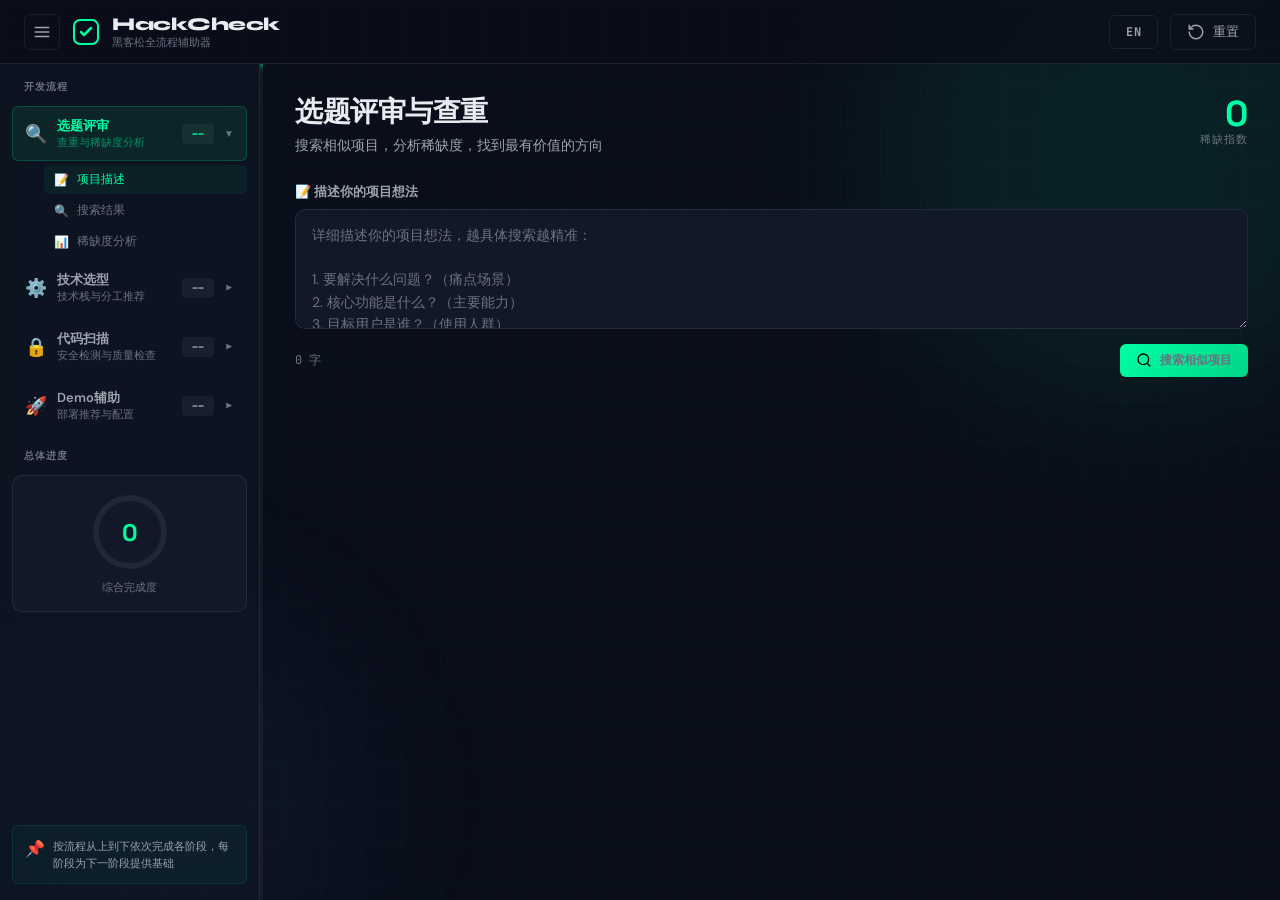
==== commit 1c485d96: "feat: frontend feature flags for module visibility Add js/features.js as the single place to toggle " ====
--- a/index.html
+++ b/index.html
@@ -7,7 +7,7 @@
   <link rel="preconnect" href="https://fonts.googleapis.com">
   <link rel="preconnect" href="https://fonts.gstatic.com" crossorigin>
   <link href="https://fonts.googleapis.com/css2?family=Syne:wght@400;600;700;800&family=DM+Sans:wght@400;500;700&family=JetBrains+Mono:wght@400;500;700&family=Space+Grotesk:wght@500;600;700&display=swap" rel="stylesheet">
-  <link rel="stylesheet" href="css/styles.css?v=2">
+  <link rel="stylesheet" href="css/styles.css?v=5">
 </head>
 <body>
   <div class="bg-grid"></div>
@@ -216,17 +216,20 @@
         <!-- 分析结果 -->
         <div class="topic-results" id="topicResults" style="display:none;">
           <div class="topic-score-section">
-            <div class="topic-gauge">
-              <div class="gauge-ring" id="topicGauge">
-                <div class="gauge-value" id="topicScarcityScore">--</div>
-                <div class="gauge-label" data-i18n="topic.scarcityIndex">稀缺指数</div>
+            <div class="topic-verdict-main">
+              <div class="topic-verdict" id="topicVerdict"></div>
+              <div class="topic-composite-small">
+                <span data-i18n="topic.compositeRef">综合参考分</span>
+                <span id="topicCompositeSmall">--</span>
+                <span class="ai-badge" id="aiBadge" style="display:none;">🤖 <span data-i18n="topic.aiEnhanced">AI 增强</span></span>
+                <button class="ai-config-btn" id="aiConfigBtn">⚙</button>
               </div>
             </div>
-            <div class="topic-verdict" id="topicVerdict"></div>
+            <div class="topic-radar" id="topicRadar"></div>
           </div>
 
           <div class="multi-scores-section">
-            <h4 class="detail-title" data-i18n="analysis.multiScore">📊 多维度评分</h4>
+            <h4 class="detail-title" data-i18n="analysis.multiScoreRef">📊 多维度评分（参考）</h4>
             <div class="multi-scores" id="topicMultiScores"></div>
           </div>
 
@@ -243,9 +246,24 @@
             </div>
           </div>
 
+          <div class="compare-section" id="compareSection" style="display:none;">
+            <h4 class="detail-title" data-i18n="compare.title">⚖️ 功能级对比矩阵</h4>
+            <div id="compareList"></div>
+          </div>
+
+          <div class="score-advice-section" id="scoreAdviceSection" style="display:none;">
+            <h4 class="detail-title" data-i18n="analysis.scoreAdvice">🧭 评分建议</h4>
+            <div id="scoreAdviceList"></div>
+          </div>
+
           <div class="diff-section">
             <h4 class="detail-title" data-i18n="analysis.differentiation">🎯 差异化策略推荐</h4>
             <div id="differentiationStrategies"></div>
+          </div>
+
+          <div class="blue-ocean-section" id="blueOceanSection" style="display:none;">
+            <h4 class="detail-title" data-i18n="analysis.blueOceanRec">🌊 蓝海方向推荐</h4>
+            <div id="blueOceanList"></div>
           </div>
         </div>
         </div>
@@ -292,6 +310,15 @@
               <option value="3" data-i18n="tech.expert">经验丰富</option>
             </select>
           </div>
+        </div>
+
+        <!-- AI 选型顾问（承接阶段1选题结论） -->
+        <div class="tech-ai-section" data-submodule="aiadvice">
+          <h3 class="section-title" data-i18n="tech.ai.title">🤖 AI 选型顾问</h3>
+          <div class="tech-ai-context" id="techAiContext"></div>
+          <button class="btn btn-primary" id="techAiBtn" data-i18n="tech.ai.run">根据选题结论推荐技术栈</button>
+          <div class="tech-ai-status" id="techAiStatus" style="display:none;"></div>
+          <div class="tech-ai-result" id="techAiResult" style="display:none;"></div>
         </div>
 
         <!-- 预设方案 -->
@@ -557,11 +584,13 @@
 
   <div class="toast-container" id="toastContainer"></div>
 
-  <script src="js/data.js?v=4"></script>
-  <script src="js/i18n.js?v=3"></script>
-  <script src="js/core.js?v=1"></script>
-  <script src="js/topic.js?v=1"></script>
-  <script src="js/tech.js?v=1"></script>
+  <script src="js/data.js?v=5"></script>
+  <script src="js/i18n.js?v=6"></script>
+  <script src="js/ai.js?v=3"></script>
+  <script src="js/features.js?v=1"></script>
+  <script src="js/core.js?v=3"></script>
+  <script src="js/topic.js?v=4"></script>
+  <script src="js/tech.js?v=2"></script>
   <script src="js/dev.js?v=1"></script>
   <script src="js/demo.js?v=1"></script>
   <script src="js/pitch.js?v=1"></script>
--- a/css/styles.css
+++ b/css/styles.css
@@ -1164,3 +1164,89 @@
   .preset-plans { grid-template-columns: 1fr; }
   .cost-item { flex-direction: column; align-items: flex-start; gap: 2px; }
 }
+
+/* ==================== AI 评分建议 / 蓝海推荐 ==================== */
+.score-advice-section, .blue-ocean-section { margin-top: 20px; }
+.advice-item { padding: 12px 14px; border: 1px solid var(--border); border-radius: var(--radius-md); margin-bottom: 8px; background: var(--bg-surface); }
+.advice-dim { font-weight: 600; margin-bottom: 4px; display: flex; align-items: center; gap: 8px; }
+.advice-score { font-size: 12px; color: var(--text-muted); font-weight: 400; }
+.advice-why { font-size: 13px; color: var(--text-muted); margin: 2px 0; }
+.advice-how { font-size: 13px; margin: 4px 0 0; }
+.blue-ocean-item { padding: 12px 14px; border: 1px solid var(--border); border-radius: var(--radius-md); margin-bottom: 8px; background: var(--bg-surface); }
+.blue-ocean-name { font-weight: 600; display: flex; align-items: center; gap: 10px; }
+.blue-ocean-why { font-size: 13px; color: var(--text-muted); margin: 4px 0; }
+.blue-ocean-examples { font-size: 12px; color: var(--text-muted); margin: 2px 0 0; }
+
+/* ==================== 选题雷达图 + AI 徽章 ==================== */
+.topic-verdict-main { display: flex; flex-direction: column; align-items: center; gap: 8px; }
+.topic-composite-small { display: flex; align-items: center; gap: 8px; font-size: 12px; color: var(--text-muted); }
+#topicCompositeSmall { font-weight: 700; font-size: 15px; color: var(--text-primary); }
+.ai-badge { display: inline-flex; align-items: center; gap: 4px; padding: 2px 8px; border-radius: 999px; font-size: 11px; background: rgba(124, 92, 255, 0.15); color: #a78bfa; border: 1px solid rgba(124, 92, 255, 0.4); }
+.ai-config-btn { background: none; border: 1px solid var(--border); border-radius: 999px; width: 22px; height: 22px; font-size: 12px; color: var(--text-muted); cursor: pointer; }
+.ai-config-btn:hover { color: var(--text-primary); border-color: var(--text-muted); }
+.topic-radar { padding: 8px 0 0; }
+.radar-legend { text-align: center; font-size: 11px; color: var(--text-muted); margin: 4px 0 0; }
+.radar-legend .dot { display: inline-block; width: 8px; height: 8px; border-radius: 50%; margin: 0 4px 0 10px; }
+.radar-legend .dot.det { background: #00ffa3; }
+.radar-legend .dot.ai { background: #a78bfa; }
+
+/* ==================== 功能级对比矩阵（任务D） ==================== */
+.compare-section { margin-top: 20px; }
+.compare-table-wrap { overflow-x: auto; border: 1px solid var(--border); border-radius: var(--radius-md); background: var(--bg-surface); }
+.compare-table { width: 100%; border-collapse: collapse; font-size: 13px; }
+.compare-table th, .compare-table td { padding: 10px 12px; text-align: left; vertical-align: top; border-bottom: 1px solid var(--border); }
+.compare-table thead th { font-size: 12px; color: var(--text-muted); font-weight: 600; white-space: nowrap; }
+.compare-table tbody tr:last-child td { border-bottom: none; }
+.cmp-feature { font-weight: 600; white-space: nowrap; }
+.cmp-note { color: var(--text-muted); min-width: 160px; }
+.cmp-leaders { font-size: 11px; margin-top: 4px; color: var(--text-muted); opacity: .85; }
+.cmp-tag { display: inline-block; padding: 2px 8px; border-radius: 999px; font-size: 11px; white-space: nowrap; border: 1px solid transparent; }
+.cmp-high { background: rgba(239, 68, 68, 0.15); color: #f87171; border-color: rgba(239, 68, 68, 0.4); }
+.cmp-medium { background: rgba(245, 158, 11, 0.15); color: #fbbf24; border-color: rgba(245, 158, 11, 0.4); }
+.cmp-low { background: rgba(0, 255, 163, 0.12); color: #00ffa3; border-color: rgba(0, 255, 163, 0.35); }
+.cmp-none { background: rgba(148, 163, 184, 0.12); color: #94a3b8; border-color: rgba(148, 163, 184, 0.3); }
+.cmp-mature { background: rgba(59, 130, 246, 0.15); color: #60a5fa; border-color: rgba(59, 130, 246, 0.4); }
+.cmp-partial { background: rgba(167, 139, 250, 0.15); color: #a78bfa; border-color: rgba(167, 139, 250, 0.4); }
+.cmp-absent { background: rgba(148, 163, 184, 0.12); color: #94a3b8; border-color: rgba(148, 163, 184, 0.3); }
+.compare-insights { display: grid; grid-template-columns: 1fr 1fr; gap: 14px; margin-top: 16px; }
+.compare-insight { padding: 12px 14px; border: 1px solid var(--border); border-radius: var(--radius-md); background: var(--bg-surface); }
+.compare-insight h5 { margin: 0 0 8px; font-size: 13px; }
+.compare-insight ul { margin: 0; padding-left: 18px; }
+.compare-insight li { font-size: 13px; color: var(--text-muted); margin-bottom: 5px; line-height: 1.5; }
+.cmp-gaps-block { border-color: rgba(0, 255, 163, 0.35); }
+.cmp-rec-block { border-color: rgba(124, 92, 255, 0.35); }
+@media (max-width: 768px) { .compare-insights { grid-template-columns: 1fr; } }
+
+/* ---------- AI 选型顾问（阶段2，承接阶段1选题结论） ---------- */
+.tech-ai-section { margin-bottom: 24px; }
+.tech-ai-ctx-card { padding: 12px 14px; margin-bottom: 12px; border: 1px solid rgba(124, 92, 255, 0.35); border-radius: var(--radius-md); background: var(--bg-surface); }
+.tech-ai-ctx-title { font-size: 12px; font-weight: 600; color: var(--text-muted); margin-bottom: 8px; }
+.tech-ai-ctx-card ul { margin: 0; padding-left: 18px; }
+.tech-ai-ctx-card li { font-size: 13px; color: var(--text-muted); margin-bottom: 4px; line-height: 1.5; }
+.tech-ai-ctx-card li strong { color: var(--text); }
+.tech-ai-empty { padding: 12px 14px; margin-bottom: 12px; border: 1px dashed var(--border); border-radius: var(--radius-md); font-size: 13px; color: var(--text-muted); }
+.tech-ai-status { margin-top: 12px; }
+.tech-ai-error { padding: 10px 14px; border: 1px solid rgba(239, 68, 68, 0.4); border-radius: var(--radius-md); background: rgba(239, 68, 68, 0.1); color: #f87171; font-size: 13px; }
+.tech-ai-result { margin-top: 16px; }
+.tech-ai-stale { padding: 8px 12px; margin-bottom: 12px; border-radius: var(--radius-md); background: rgba(245, 158, 11, 0.12); border: 1px solid rgba(245, 158, 11, 0.4); color: #fbbf24; font-size: 12px; }
+.tech-ai-plan { padding: 14px; border: 1px solid rgba(0, 255, 163, 0.35); border-radius: var(--radius-md); background: var(--bg-surface); margin-bottom: 16px; }
+.tech-ai-plan-head { display: flex; align-items: baseline; gap: 10px; flex-wrap: wrap; margin-bottom: 6px; }
+.tech-ai-plan-label { font-size: 12px; color: var(--text-muted); }
+.tech-ai-plan-name { font-size: 15px; font-weight: 700; color: #00ffa3; }
+.tech-ai-plan p { margin: 0 0 10px; font-size: 13px; color: var(--text-muted); line-height: 1.6; }
+.tech-ai-block { margin-bottom: 16px; padding: 12px 14px; border: 1px solid var(--border); border-radius: var(--radius-md); background: var(--bg-surface); }
+.tech-ai-block h5 { margin: 0 0 10px; font-size: 13px; }
+.tech-ai-block ul { margin: 0; padding-left: 18px; }
+.tech-ai-block li { font-size: 13px; color: var(--text-muted); margin-bottom: 6px; line-height: 1.55; }
+.tech-ai-block li strong { color: var(--text); }
+.tech-ai-table-wrap { overflow-x: auto; margin-bottom: 12px; }
+.tech-ai-table { width: 100%; border-collapse: collapse; font-size: 13px; }
+.tech-ai-table th, .tech-ai-table td { padding: 9px 12px; text-align: left; vertical-align: top; border-bottom: 1px solid var(--border); }
+.tech-ai-table thead th { font-size: 12px; color: var(--text-muted); font-weight: 600; white-space: nowrap; }
+.tech-ai-table tbody tr:last-child td { border-bottom: none; }
+.tech-ai-tech { font-weight: 600; white-space: nowrap; color: var(--text); }
+.tech-ai-reuse { border-color: rgba(59, 130, 246, 0.35); }
+.tech-ai-avoid { border-color: rgba(239, 68, 68, 0.35); }
+.tech-ai-mvp { border-color: rgba(124, 92, 255, 0.35); }
+.tech-ai-mvp ol { margin: 0; padding-left: 20px; }
+.tech-ai-risks { border-color: rgba(245, 158, 11, 0.35); }
